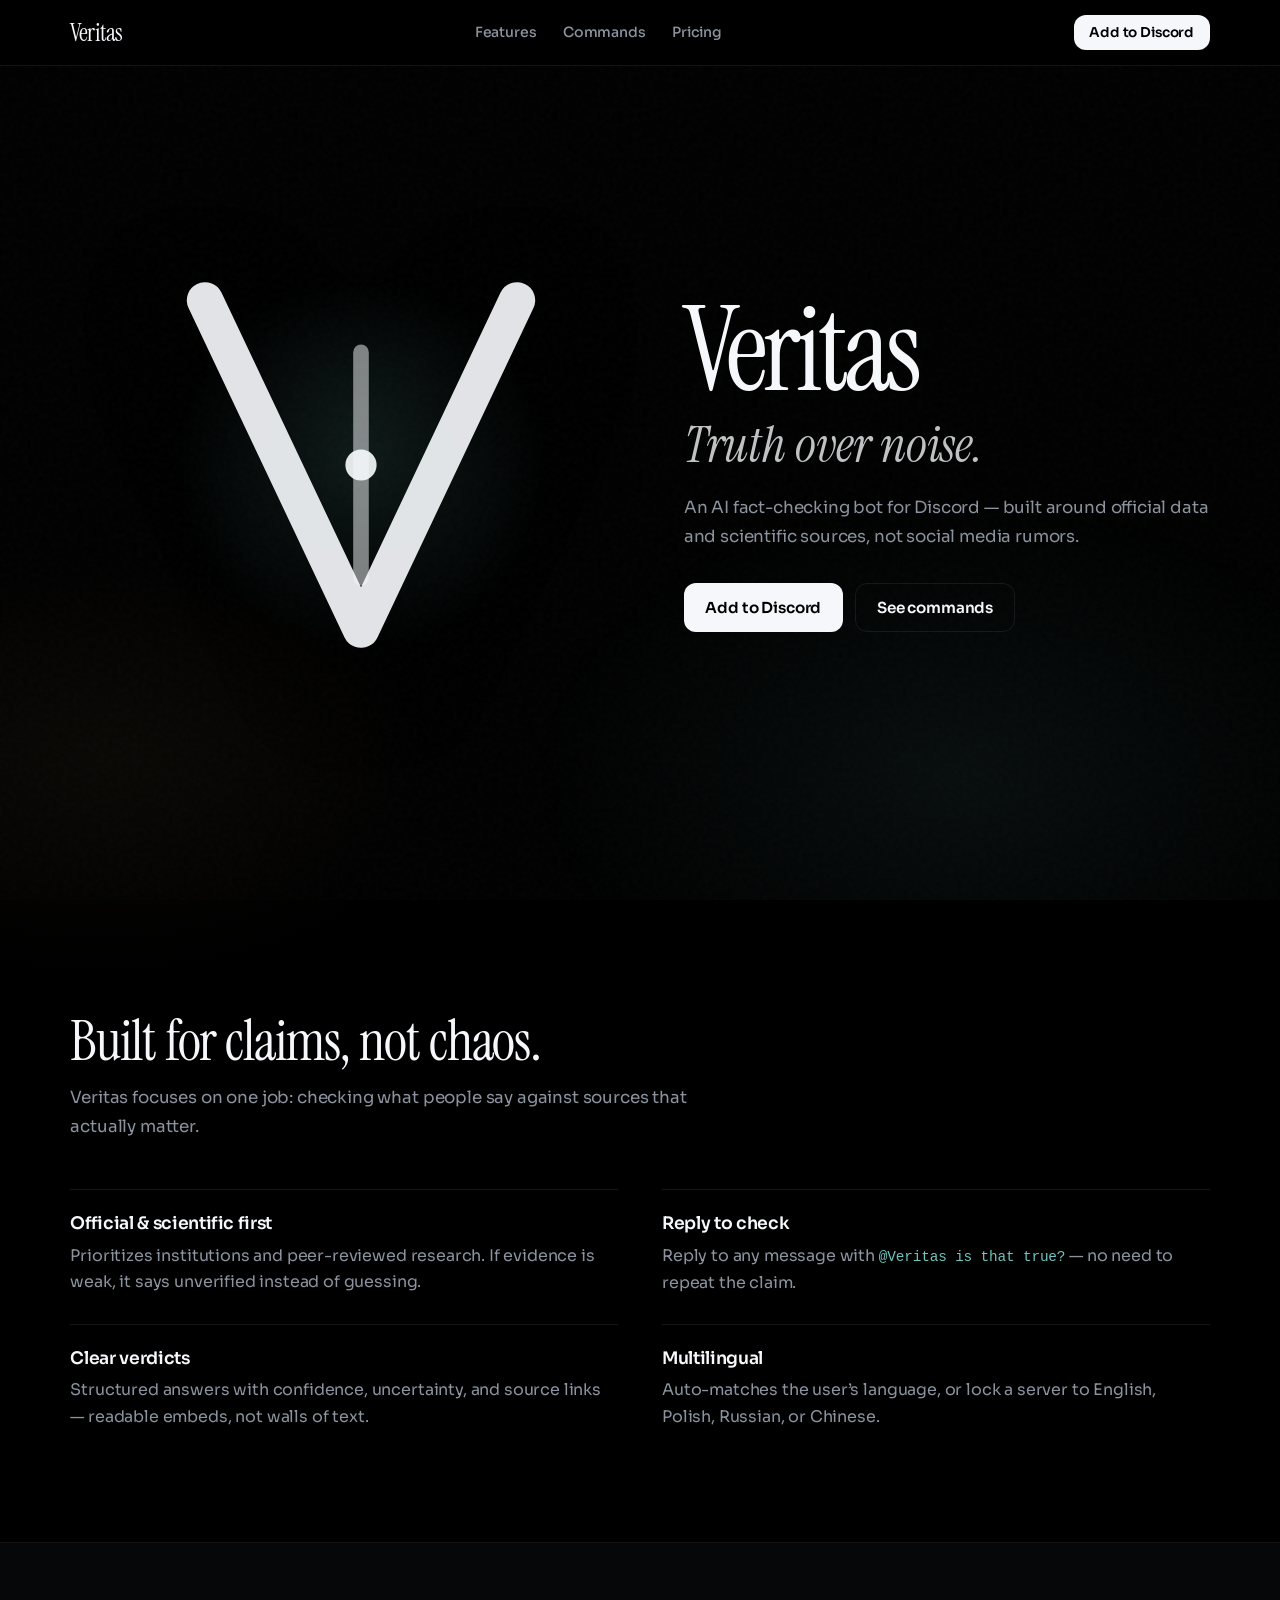
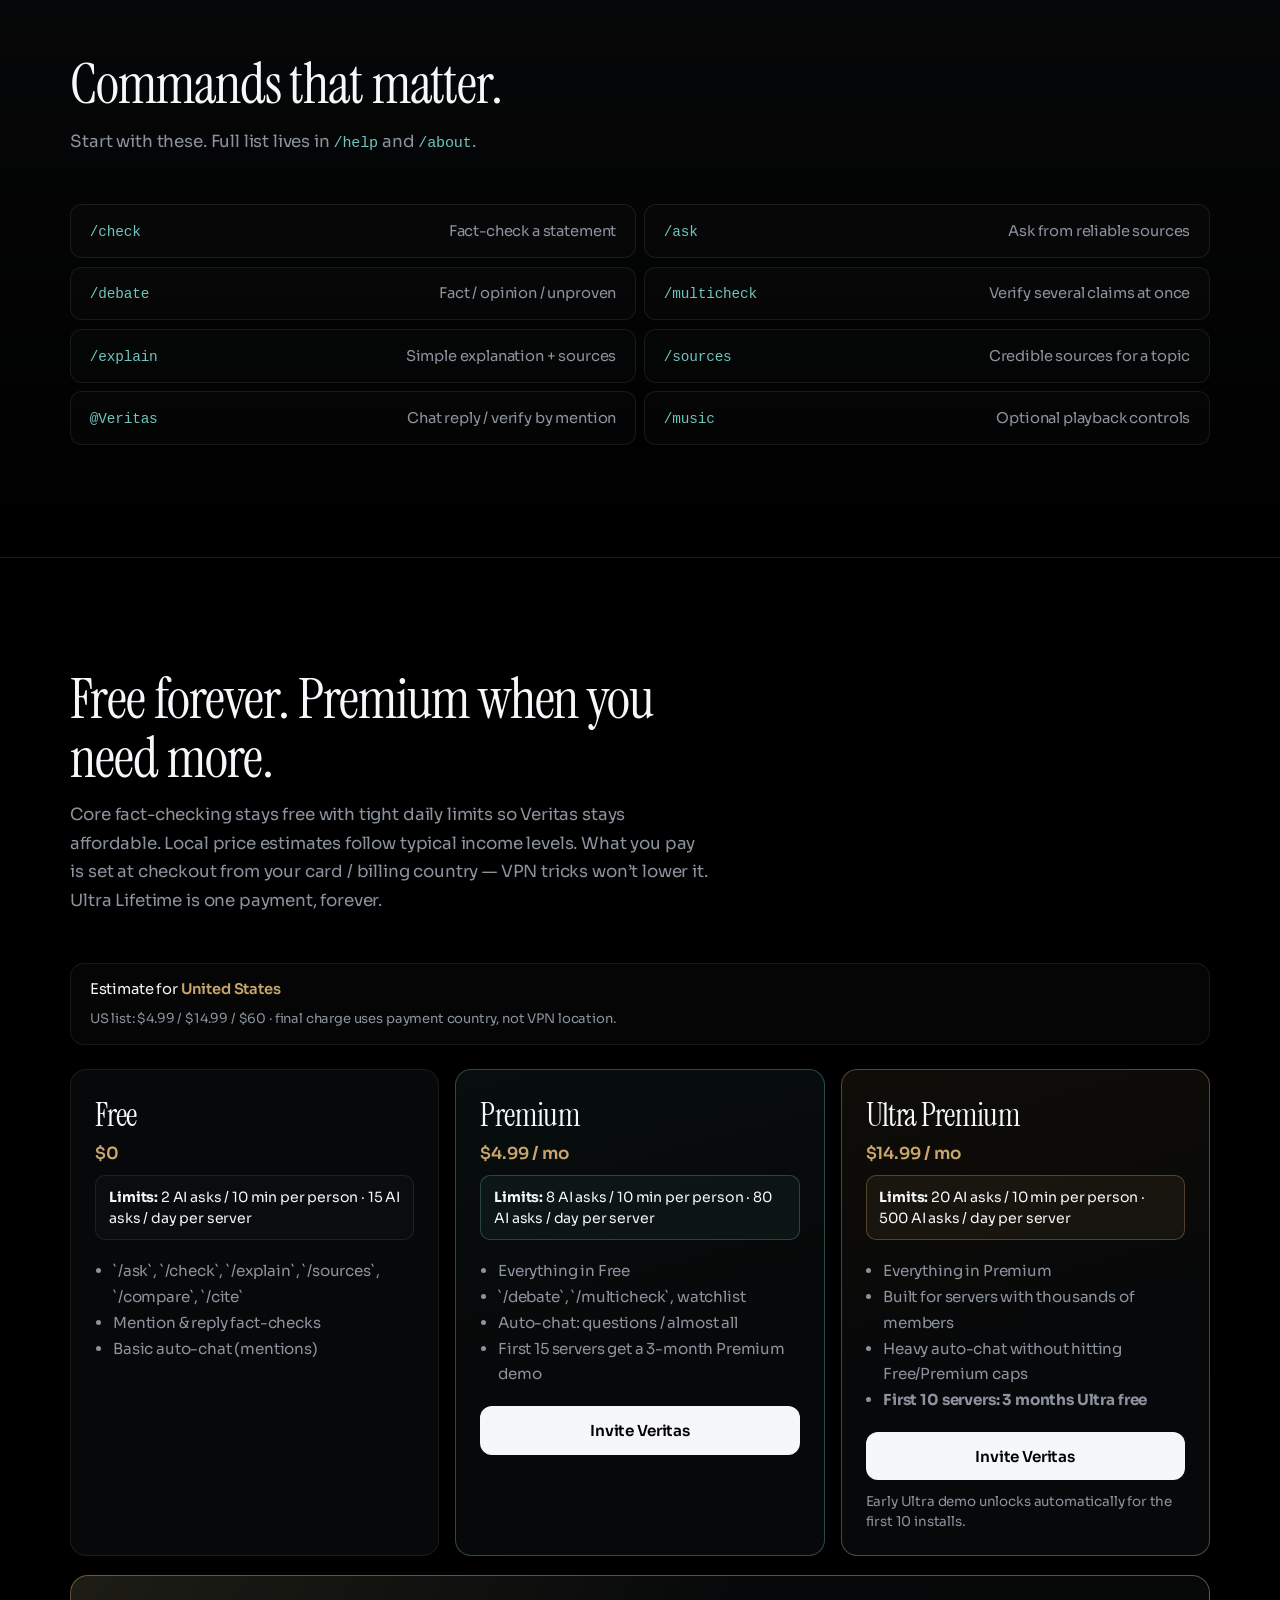
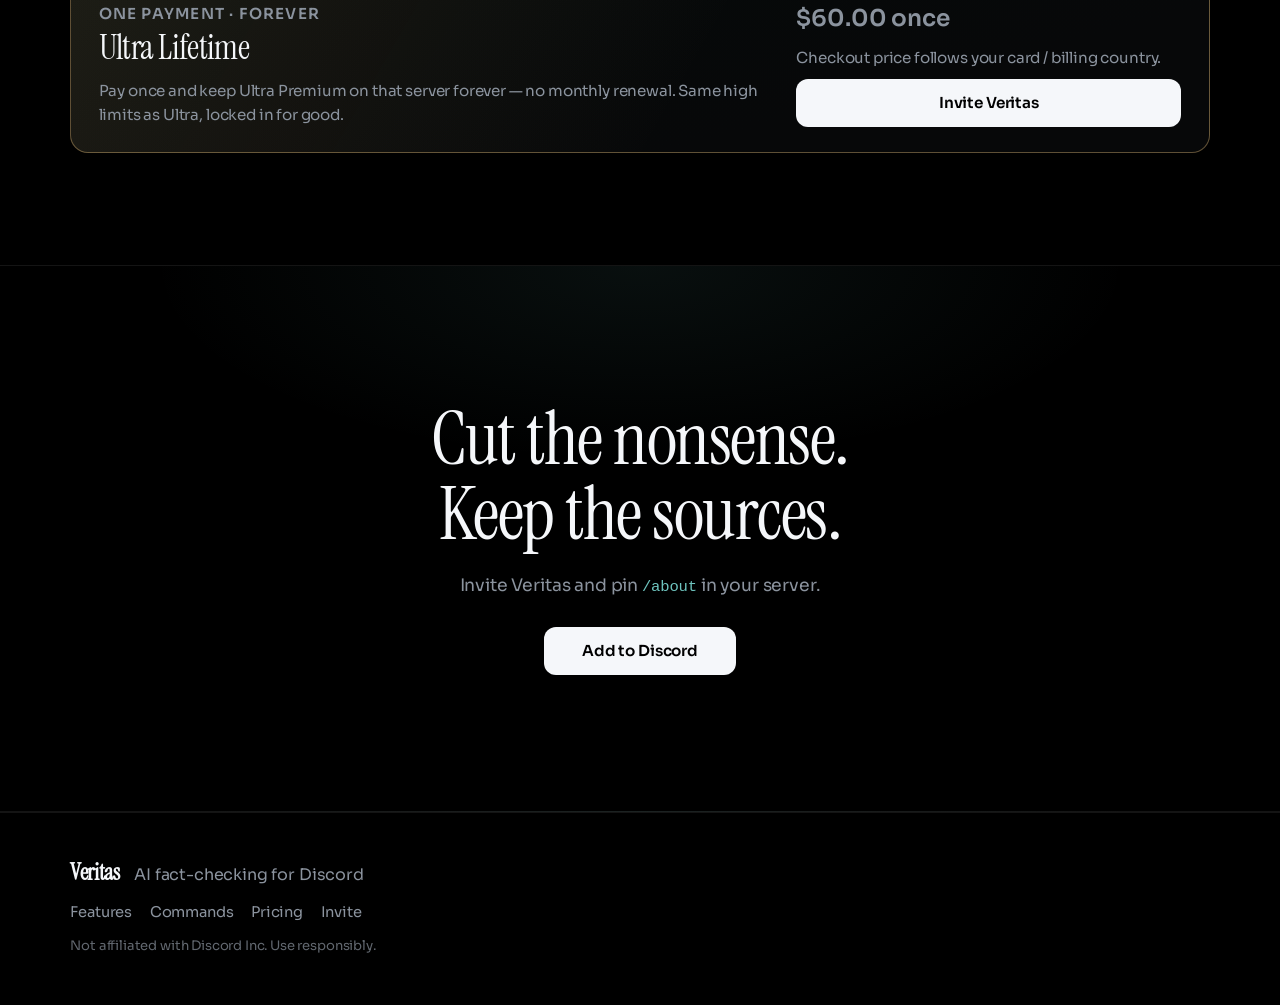
==== docs/index.html @ 3b18a89b "Raise regional Lifetime prices, block VPN country picking, add Ultra early demo. First 10 servers ge" ====
<!DOCTYPE html>
<html lang="en">
  <head>
    <meta charset="UTF-8" />
    <meta name="viewport" content="width=device-width, initial-scale=1" />
    <title>Veritas — AI Fact-Checking for Discord</title>
    <meta
      name="description"
      content="Veritas verifies claims on Discord using official and scientific sources. Ask questions, fact-check messages, and cut through noise."
    />
    <link rel="icon" href="assets/veritas-icon.png" type="image/png" />
    <link rel="preconnect" href="https://fonts.googleapis.com" />
    <link rel="preconnect" href="https://fonts.gstatic.com" crossorigin />
    <link
      href="https://fonts.googleapis.com/css2?family=Instrument+Serif:ital@0;1&family=Sora:wght@400;500;600;700&display=swap"
      rel="stylesheet"
    />
    <meta http-equiv="Cache-Control" content="no-cache, no-store, must-revalidate" />
    <link rel="stylesheet" href="styles.css?v=9" />
  </head>
  <body>
    <div class="noise" aria-hidden="true"></div>

    <header class="nav">
      <a class="nav-brand" href="#top">Veritas</a>
      <nav class="nav-links">
        <a href="#features">Features</a>
        <a href="#commands">Commands</a>
        <a href="#pricing">Pricing</a>
      </nav>
      <a class="btn btn-small" href="#invite">Add to Discord</a>
    </header>

    <main id="top">
      <section class="hero">
        <div class="hero-visual" aria-hidden="true">
          <div class="hero-glow"></div>
          <svg class="hero-mark" viewBox="0 0 600 600" fill="none">
            <path
              d="M120 110 L300 490 L480 110"
              stroke="currentColor"
              stroke-width="42"
              stroke-linecap="round"
              stroke-linejoin="round"
            />
            <path
              d="M300 170 V430"
              stroke="currentColor"
              stroke-width="18"
              stroke-linecap="round"
              opacity="0.55"
            />
            <circle cx="300" cy="300" r="18" fill="currentColor" />
          </svg>
        </div>

        <div class="hero-copy">
          <p class="brand">Veritas</p>
          <h1>Truth over noise.</h1>
          <p class="lede">
            An AI fact-checking bot for Discord — built around official data and
            scientific sources, not social media rumors.
          </p>
          <div class="cta-row">
            <a class="btn" id="invite" href="https://discord.com/api/oauth2/authorize?client_id=1533047923829375056&permissions=36703232&scope=bot%20applications.commands">
              Add to Discord
            </a>
            <a class="btn btn-ghost" href="#commands">See commands</a>
          </div>
        </div>
      </section>

      <section class="section" id="features">
        <div class="section-head reveal">
          <h2>Built for claims, not chaos.</h2>
          <p>
            Veritas focuses on one job: checking what people say against sources
            that actually matter.
          </p>
        </div>

        <div class="feature-list">
          <article class="feature reveal">
            <h3>Official & scientific first</h3>
            <p>
              Prioritizes institutions and peer-reviewed research. If evidence is
              weak, it says unverified instead of guessing.
            </p>
          </article>
          <article class="feature reveal">
            <h3>Reply to check</h3>
            <p>
              Reply to any message with
              <code>@Veritas is that true?</code> — no need to repeat the claim.
            </p>
          </article>
          <article class="feature reveal">
            <h3>Clear verdicts</h3>
            <p>
              Structured answers with confidence, uncertainty, and source links —
              readable embeds, not walls of text.
            </p>
          </article>
          <article class="feature reveal">
            <h3>Multilingual</h3>
            <p>
              Auto-matches the user’s language, or lock a server to English,
              Polish, Russian, or Chinese.
            </p>
          </article>
        </div>
      </section>

      <section class="section section-alt" id="commands">
        <div class="section-head reveal">
          <h2>Commands that matter.</h2>
          <p>Start with these. Full list lives in <code>/help</code> and <code>/about</code>.</p>
        </div>

        <div class="command-grid reveal">
          <div class="command">
            <code>/check</code>
            <span>Fact-check a statement</span>
          </div>
          <div class="command">
            <code>/ask</code>
            <span>Ask from reliable sources</span>
          </div>
          <div class="command">
            <code>/debate</code>
            <span>Fact / opinion / unproven</span>
          </div>
          <div class="command">
            <code>/multicheck</code>
            <span>Verify several claims at once</span>
          </div>
          <div class="command">
            <code>/explain</code>
            <span>Simple explanation + sources</span>
          </div>
          <div class="command">
            <code>/sources</code>
            <span>Credible sources for a topic</span>
          </div>
          <div class="command">
            <code>@Veritas</code>
            <span>Chat reply / verify by mention</span>
          </div>
          <div class="command">
            <code>/music</code>
            <span>Optional playback controls</span>
          </div>
        </div>
      </section>

      <section class="section" id="pricing">
        <div class="section-head reveal">
          <h2>Free forever. Premium when you need more.</h2>
          <p>
            Core fact-checking stays free with tight daily limits so Veritas
            stays affordable. Local price estimates follow typical income levels.
            What you pay is set at checkout from your card / billing country —
            VPN tricks won’t lower it. Ultra Lifetime is one payment, forever.
          </p>
        </div>

        <div class="pricing-region">
          <p class="pricing-region-label">
            Estimate for <strong id="price-region-name">your region</strong>
          </p>
          <p id="price-region-note" class="pricing-region-note">
            US list:
            <span data-price="ref-premium">$4.99</span> /
            <span data-price="ref-ultra">$14.99</span> /
            <span data-price="ref-lifetime">$60</span>
            · final charge uses payment country, not VPN location.
          </p>
        </div>

        <div class="pricing reveal three">
          <div class="plan">
            <h3>Free</h3>
            <p class="price">$0</p>
            <p class="plan-limits">
              <strong>Limits:</strong> 2 AI asks / 10 min per person ·
              15 AI asks / day per server
            </p>
            <ul>
              <li>`/ask`, `/check`, `/explain`, `/sources`, `/compare`, `/cite`</li>
              <li>Mention & reply fact-checks</li>
              <li>Basic auto-chat (mentions)</li>
            </ul>
          </div>
          <div class="plan plan-accent">
            <h3>Premium</h3>
            <p class="price" data-price="premium">$4.99 / mo</p>
            <p class="plan-limits">
              <strong>Limits:</strong> 8 AI asks / 10 min per person ·
              80 AI asks / day per server
            </p>
            <ul>
              <li>Everything in Free</li>
              <li>`/debate`, `/multicheck`, watchlist</li>
              <li>Auto-chat: questions / almost all</li>
              <li>First 15 servers get a 3-month Premium demo</li>
            </ul>
            <a class="btn" href="https://discord.com/api/oauth2/authorize?client_id=1533047923829375056&permissions=36703232&scope=bot%20applications.commands">
              Invite Veritas
            </a>
          </div>
          <div class="plan plan-ultra">
            <h3>Ultra Premium</h3>
            <p class="price" data-price="ultra">$14.99 / mo</p>
            <p class="plan-limits">
              <strong>Limits:</strong> 20 AI asks / 10 min per person ·
              500 AI asks / day per server
            </p>
            <ul>
              <li>Everything in Premium</li>
              <li>Built for servers with thousands of members</li>
              <li>Heavy auto-chat without hitting Free/Premium caps</li>
              <li><strong>First 10 servers: 3 months Ultra free</strong></li>
            </ul>
            <a class="btn" href="https://discord.com/api/oauth2/authorize?client_id=1533047923829375056&permissions=36703232&scope=bot%20applications.commands">
              Invite Veritas
            </a>
            <p class="plan-note">Early Ultra demo unlocks automatically for the first 10 installs.</p>
          </div>
        </div>

        <div class="lifetime-band">
          <div>
            <p class="lifetime-kicker">One payment · forever</p>
            <h3>Ultra Lifetime</h3>
            <p>
              Pay once and keep Ultra Premium on that server forever — no monthly
              renewal. Same high limits as Ultra, locked in for good.
            </p>
          </div>
          <div class="lifetime-price-block">
            <p class="price lifetime-price" data-price="lifetime">$60 once</p>
            <p class="plan-note">Checkout price follows your card / billing country.</p>
            <a class="btn" href="https://discord.com/api/oauth2/authorize?client_id=1533047923829375056&permissions=36703232&scope=bot%20applications.commands">
              Invite Veritas
            </a>
          </div>
        </div>
      </section>

      <section class="section cta-band reveal">
        <h2>Cut the nonsense. Keep the sources.</h2>
        <p>Invite Veritas and pin <code>/about</code> in your server.</p>
        <a
          class="btn"
          href="https://discord.com/api/oauth2/authorize?client_id=1533047923829375056&permissions=36703232&scope=bot%20applications.commands"
        >
          Add to Discord
        </a>
      </section>
    </main>

    <footer class="footer">
      <div>
        <strong>Veritas</strong>
        <span>AI fact-checking for Discord</span>
      </div>
      <div class="footer-links">
        <a href="#features">Features</a>
        <a href="#commands">Commands</a>
        <a href="#pricing">Pricing</a>
        <a href="https://discord.com/api/oauth2/authorize?client_id=1533047923829375056&permissions=36703232&scope=bot%20applications.commands">Invite</a>
      </div>
      <p class="fineprint">Not affiliated with Discord Inc. Use responsibly.</p>
    </footer>

    <script src="script.js?v=6"></script>
  </body>
</html>
---- docs/styles.css ----
:root {
  --bg: #000000;
  --bg-elevated: #070809;
  --bg-soft: #0c0e10;
  --ink: #f5f7fa;
  --muted: #8b939e;
  --line: rgba(255, 255, 255, 0.08);
  --accent: #6ec4be;
  --accent-2: #c9a66b;
  --font-display: "Instrument Serif", Georgia, serif;
  --font-body: "Sora", "Segoe UI", sans-serif;
  --nav-h: 4.1rem;
  --radius: 12px;
}

* {
  box-sizing: border-box;
}

html {
  scroll-behavior: smooth;
  scroll-padding-top: calc(var(--nav-h) + 0.75rem);
  color-scheme: dark;
}

body {
  margin: 0;
  padding-top: var(--nav-h);
  color: var(--ink);
  font-family: var(--font-body);
  font-weight: 400;
  letter-spacing: -0.01em;
  background:
    radial-gradient(900px 480px at 78% -8%, rgba(110, 196, 190, 0.09), transparent 58%),
    radial-gradient(700px 420px at 8% 18%, rgba(201, 166, 107, 0.05), transparent 52%),
    #000000;
  min-height: 100vh;
}

.noise {
  pointer-events: none;
  position: fixed;
  inset: 0;
  opacity: 0.025;
  background-image: url("data:image/svg+xml,%3Csvg viewBox='0 0 200 200' xmlns='http://www.w3.org/2000/svg'%3E%3Cfilter id='n'%3E%3CfeTurbulence type='fractalNoise' baseFrequency='0.9' numOctaves='3' stitchTiles='stitch'/%3E%3C/filter%3E%3Crect width='100%25' height='100%25' filter='url(%23n)'/%3E%3C/svg%3E");
  z-index: -1;
}

a {
  color: inherit;
  text-decoration: none;
}

code {
  font-family: ui-monospace, "Cascadia Code", Consolas, monospace;
  font-size: 0.9em;
  color: var(--accent);
}

.nav {
  position: fixed;
  top: 0;
  left: 0;
  right: 0;
  height: var(--nav-h);
  display: flex;
  align-items: center;
  justify-content: space-between;
  gap: 0.75rem;
  padding: 0 5.5vw;
  border-bottom: 1px solid var(--line);
  background: rgba(0, 0, 0, 0.82);
  backdrop-filter: blur(16px) saturate(1.1);
  z-index: 1000;
  isolation: isolate;
}

.nav-brand {
  font-family: var(--font-display);
  font-size: 1.55rem;
  letter-spacing: -0.02em;
  flex-shrink: 0;
  position: relative;
  z-index: 1;
}

.nav-links {
  display: flex;
  gap: 0.15rem;
  color: var(--muted);
  font-size: 0.88rem;
  font-weight: 500;
  position: relative;
  z-index: 1;
}

.nav-links a {
  padding: 0.5rem 0.75rem;
  border-radius: 999px;
  transition: color 0.2s ease, background 0.2s ease;
}

.nav-links a:hover,
.nav-links a:focus-visible {
  color: var(--ink);
  background: rgba(255, 255, 255, 0.05);
  outline: none;
}

.nav > .btn {
  position: relative;
  z-index: 1;
  flex-shrink: 0;
}

.btn {
  display: inline-flex;
  align-items: center;
  justify-content: center;
  padding: 0.85rem 1.3rem;
  border-radius: var(--radius);
  background: var(--ink);
  color: #000;
  font-weight: 600;
  font-size: 0.95rem;
  letter-spacing: -0.01em;
  border: 1px solid transparent;
  transition: transform 0.2s ease, background 0.2s ease, color 0.2s ease, border-color 0.2s ease;
}

.btn:hover {
  transform: translateY(-1px);
  background: var(--accent);
  color: #000;
}

.btn-ghost {
  background: transparent;
  color: var(--ink);
  border-color: var(--line);
}

.btn-ghost:hover {
  background: rgba(255, 255, 255, 0.04);
  border-color: rgba(255, 255, 255, 0.18);
  color: var(--ink);
}

.btn-small {
  padding: 0.5rem 0.9rem;
  font-size: 0.85rem;
}

.hero {
  min-height: calc(100vh - var(--nav-h));
  display: grid;
  grid-template-columns: 1.05fr 0.95fr;
  align-items: center;
  gap: 2rem;
  padding: 6vh 5.5vw 10vh;
  overflow: hidden;
  position: relative;
}

.hero::before {
  content: "";
  position: absolute;
  inset: auto -10% -20% 40%;
  height: 70%;
  background: radial-gradient(ellipse at center, rgba(110, 196, 190, 0.07), transparent 68%);
  pointer-events: none;
}

.hero-copy {
  max-width: 640px;
  position: relative;
  animation: rise 0.9s ease both;
}

.brand {
  margin: 0 0 0.65rem;
  font-family: var(--font-display);
  font-size: clamp(4.2rem, 10vw, 7.4rem);
  line-height: 0.88;
  letter-spacing: -0.04em;
}

.hero h1 {
  margin: 0 0 1.1rem;
  font-family: var(--font-display);
  font-weight: 400;
  font-style: italic;
  font-size: clamp(1.85rem, 4vw, 3.1rem);
  color: rgba(245, 247, 250, 0.78);
}

.lede {
  margin: 0 0 2rem;
  color: var(--muted);
  font-size: 1.05rem;
  line-height: 1.7;
  max-width: 34rem;
  font-weight: 400;
}

.cta-row {
  display: flex;
  flex-wrap: wrap;
  gap: 0.75rem;
}

.hero-visual {
  position: relative;
  height: min(72vh, 640px);
  display: grid;
  place-items: center;
  animation: fade 1.2s ease both;
  pointer-events: none;
}

.hero-glow {
  position: absolute;
  width: 62%;
  height: 62%;
  border-radius: 50%;
  background: radial-gradient(circle, rgba(110, 196, 190, 0.16), transparent 70%);
  filter: blur(8px);
  animation: pulse 7s ease-in-out infinite;
}

.hero-mark {
  width: min(100%, 520px);
  color: rgba(245, 247, 250, 0.92);
  filter: drop-shadow(0 24px 48px rgba(0, 0, 0, 0.7));
  animation: drift 9s ease-in-out infinite;
}

.section {
  padding: 7rem 5.5vw;
}

.section-alt {
  background: linear-gradient(180deg, rgba(7, 8, 9, 0.95), rgba(0, 0, 0, 0.4));
  border-block: 1px solid var(--line);
}

.section-head {
  max-width: 640px;
  margin-bottom: 3rem;
}

.section-head h2,
.cta-band h2 {
  margin: 0 0 0.85rem;
  font-family: var(--font-display);
  font-weight: 400;
  font-size: clamp(2.15rem, 4.4vw, 3.5rem);
  line-height: 1.05;
  letter-spacing: -0.02em;
}

.section-head p,
.cta-band p {
  margin: 0;
  color: var(--muted);
  line-height: 1.7;
  font-size: 1.05rem;
}

.feature-list {
  display: grid;
  grid-template-columns: repeat(2, minmax(0, 1fr));
  gap: 1.75rem 2.75rem;
}

.feature {
  padding-top: 1.35rem;
  border-top: 1px solid var(--line);
}

.feature h3 {
  margin: 0 0 0.55rem;
  font-size: 1.08rem;
  font-weight: 600;
  letter-spacing: -0.02em;
}

.feature p {
  margin: 0;
  color: var(--muted);
  line-height: 1.65;
}

.command-grid {
  display: grid;
  grid-template-columns: repeat(2, minmax(0, 1fr));
  gap: 0.55rem;
}

.command {
  display: flex;
  align-items: baseline;
  justify-content: space-between;
  gap: 1rem;
  padding: 1.05rem 1.15rem;
  border: 1px solid var(--line);
  border-radius: var(--radius);
  background: rgba(255, 255, 255, 0.015);
  transition: border-color 0.2s ease, background 0.2s ease;
}

.command:hover {
  border-color: rgba(110, 196, 190, 0.28);
  background: rgba(110, 196, 190, 0.04);
}

.command span {
  color: var(--muted);
  text-align: right;
  font-size: 0.92rem;
}

.pricing {
  display: grid;
  grid-template-columns: repeat(2, minmax(0, 1fr));
  gap: 1rem;
}

.pricing.three {
  grid-template-columns: repeat(3, minmax(0, 1fr));
}

.plan {
  padding: 1.5rem;
  border: 1px solid var(--line);
  border-radius: calc(var(--radius) + 4px);
  background: var(--bg-elevated);
}

.plan-accent {
  border-color: rgba(110, 196, 190, 0.35);
  background: linear-gradient(165deg, rgba(110, 196, 190, 0.07), #070809 55%);
}

.plan-ultra {
  border-color: rgba(201, 166, 107, 0.4);
  background: linear-gradient(165deg, rgba(201, 166, 107, 0.08), #070809 55%);
}

.plan h3 {
  margin: 0;
  font-family: var(--font-display);
  font-size: 2rem;
  font-weight: 400;
  letter-spacing: -0.02em;
}

.price {
  margin: 0.45rem 0 0.7rem;
  color: var(--accent-2);
  font-weight: 600;
  font-size: 1.05rem;
}

.plan-limits {
  margin: 0 0 1.1rem;
  padding: 0.7rem 0.8rem;
  border: 1px solid var(--line);
  border-radius: 10px;
  background: rgba(255, 255, 255, 0.02);
  color: var(--ink);
  font-size: 0.88rem;
  line-height: 1.45;
}

.plan-accent .plan-limits {
  border-color: rgba(110, 196, 190, 0.28);
  background: rgba(110, 196, 190, 0.06);
}

.plan-ultra .plan-limits {
  border-color: rgba(201, 166, 107, 0.32);
  background: rgba(201, 166, 107, 0.07);
}

.plan ul {
  margin: 0;
  padding-left: 1.1rem;
  color: var(--muted);
  line-height: 1.7;
  font-size: 0.95rem;
}

.plan .btn {
  margin-top: 1.2rem;
  width: 100%;
}

.plan-note {
  margin: 0.75rem 0 0;
  color: var(--muted);
  font-size: 0.84rem;
  line-height: 1.45;
}

.pricing-region {
  display: flex;
  flex-wrap: wrap;
  align-items: center;
  gap: 0.65rem 1rem;
  margin: 0 0 1.5rem;
  padding: 1rem 1.15rem;
  border: 1px solid var(--line);
  border-radius: calc(var(--radius) + 2px);
  background: rgba(255, 255, 255, 0.02);
}

.pricing-region-label {
  margin: 0;
  font-size: 0.92rem;
  color: var(--ink);
}

.pricing-region-label strong {
  color: var(--accent-2);
  font-weight: 600;
}

.pricing-region-note {
  flex: 1 1 100%;
  margin: 0;
  color: var(--muted);
  font-size: 0.82rem;
  line-height: 1.45;
}

.lifetime-band {
  display: grid;
  grid-template-columns: 1.4fr 0.8fr;
  gap: 1.5rem;
  align-items: center;
  margin-top: 1.15rem;
  padding: 1.6rem 1.7rem;
  border: 1px solid rgba(201, 166, 107, 0.45);
  border-radius: calc(var(--radius) + 6px);
  background:
    linear-gradient(120deg, rgba(201, 166, 107, 0.12), transparent 55%),
    linear-gradient(165deg, rgba(110, 196, 190, 0.05), #070809 70%);
}

.lifetime-kicker {
  margin: 0 0 0.35rem;
  color: var(--accent-2);
  font-size: 0.78rem;
  font-weight: 600;
  letter-spacing: 0.08em;
  text-transform: uppercase;
}

.lifetime-band h3 {
  margin: 0 0 0.55rem;
  font-family: var(--font-display);
  font-size: 2.15rem;
  font-weight: 400;
  letter-spacing: -0.02em;
}

.lifetime-band p {
  margin: 0;
  color: var(--muted);
  line-height: 1.55;
  font-size: 0.95rem;
}

.lifetime-price-block {
  display: grid;
  gap: 0.55rem;
  justify-items: stretch;
  text-align: left;
}

.lifetime-price {
  margin: 0 !important;
  font-size: 1.45rem !important;
  color: var(--accent-2);
}

.cta-band {
  text-align: center;
  display: grid;
  justify-items: center;
  gap: 1.15rem;
  padding-block: 8.5rem;
  position: relative;
  background:
    radial-gradient(700px 280px at 50% 0%, rgba(110, 196, 190, 0.08), transparent 70%),
    #000000;
  border-block: 1px solid var(--line);
}

.cta-band h2 {
  max-width: 16ch;
  margin: 0;
  font-size: clamp(2.6rem, 6vw, 4.6rem);
  line-height: 1.02;
}

.cta-band p {
  max-width: 34rem;
  font-size: 1.08rem;
}

.cta-band .btn {
  margin-top: 0.5rem;
  min-width: 12rem;
}

.footer {
  padding: 2.75rem 5.5vw 3.25rem;
  border-top: 1px solid var(--line);
  display: grid;
  gap: 1rem;
  color: var(--muted);
  background: #000;
}

.footer strong {
  color: var(--ink);
  font-family: var(--font-display);
  font-size: 1.45rem;
  margin-right: 0.7rem;
  letter-spacing: -0.02em;
}

.footer-links {
  display: flex;
  flex-wrap: wrap;
  gap: 1.1rem;
  font-size: 0.92rem;
}

.footer-links a:hover {
  color: var(--ink);
}

.fineprint {
  margin: 0;
  font-size: 0.82rem;
  opacity: 0.7;
}

.reveal {
  opacity: 1;
  transform: none;
}

@media (prefers-reduced-motion: no-preference) {
  .reveal {
    opacity: 0;
    transform: translateY(16px);
    transition: opacity 0.65s ease, transform 0.65s ease;
  }

  .reveal.visible {
    opacity: 1;
    transform: none;
  }
}

@keyframes rise {
  from {
    opacity: 0;
    transform: translateY(20px);
  }
  to {
    opacity: 1;
    transform: none;
  }
}

@keyframes fade {
  from {
    opacity: 0;
  }
  to {
    opacity: 1;
  }
}

@keyframes drift {
  0%,
  100% {
    transform: translateY(0) scale(1);
  }
  50% {
    transform: translateY(-10px) scale(1.015);
  }
}

@keyframes pulse {
  0%,
  100% {
    opacity: 0.55;
    transform: scale(1);
  }
  50% {
    opacity: 0.9;
    transform: scale(1.06);
  }
}

@media (max-width: 980px) {
  .pricing.three {
    grid-template-columns: 1fr;
  }

  .lifetime-band {
    grid-template-columns: 1fr;
  }
}

@media (max-width: 900px) {
  :root {
    --nav-h: 3.7rem;
  }

  .nav {
    padding: 0 4vw;
    gap: 0.4rem;
  }

  .nav-brand {
    font-size: 1.3rem;
  }

  .nav-links {
    display: flex;
    gap: 0;
    font-size: 0.78rem;
  }

  .nav-links a {
    padding: 0.35rem 0.45rem;
  }

  .nav > .btn-small {
    padding: 0.4rem 0.65rem;
    font-size: 0.76rem;
  }

  .hero {
    grid-template-columns: 1fr;
    min-height: auto;
    padding-top: 2.5rem;
  }

  .hero-visual {
    order: -1;
    height: 38vh;
  }

  .feature-list,
  .command-grid,
  .pricing,
  .pricing.three {
    grid-template-columns: 1fr;
  }

  .command {
    flex-direction: column;
    align-items: flex-start;
  }

  .command span {
    text-align: left;
  }

  .cta-band {
    padding-block: 5.5rem;
  }
}

@media (max-width: 520px) {
  .nav > .btn-small {
    display: none;
  }
}
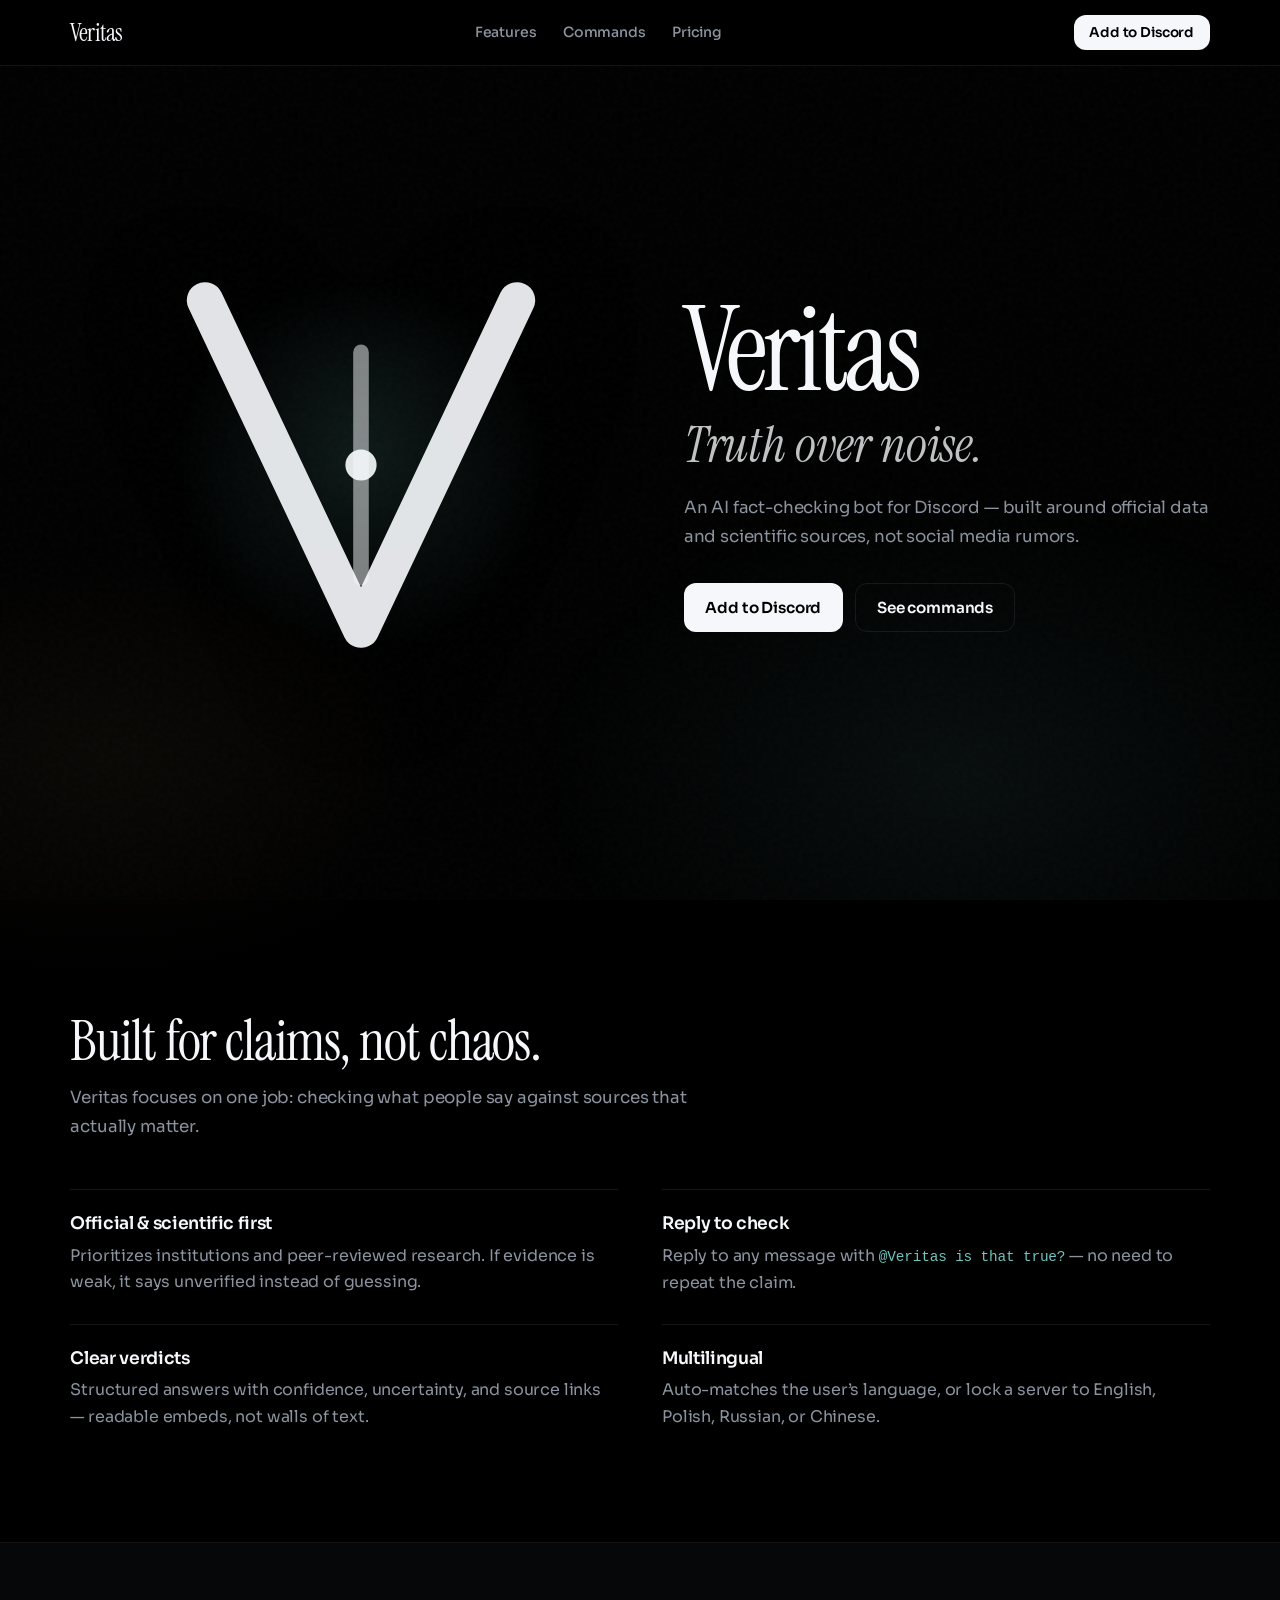
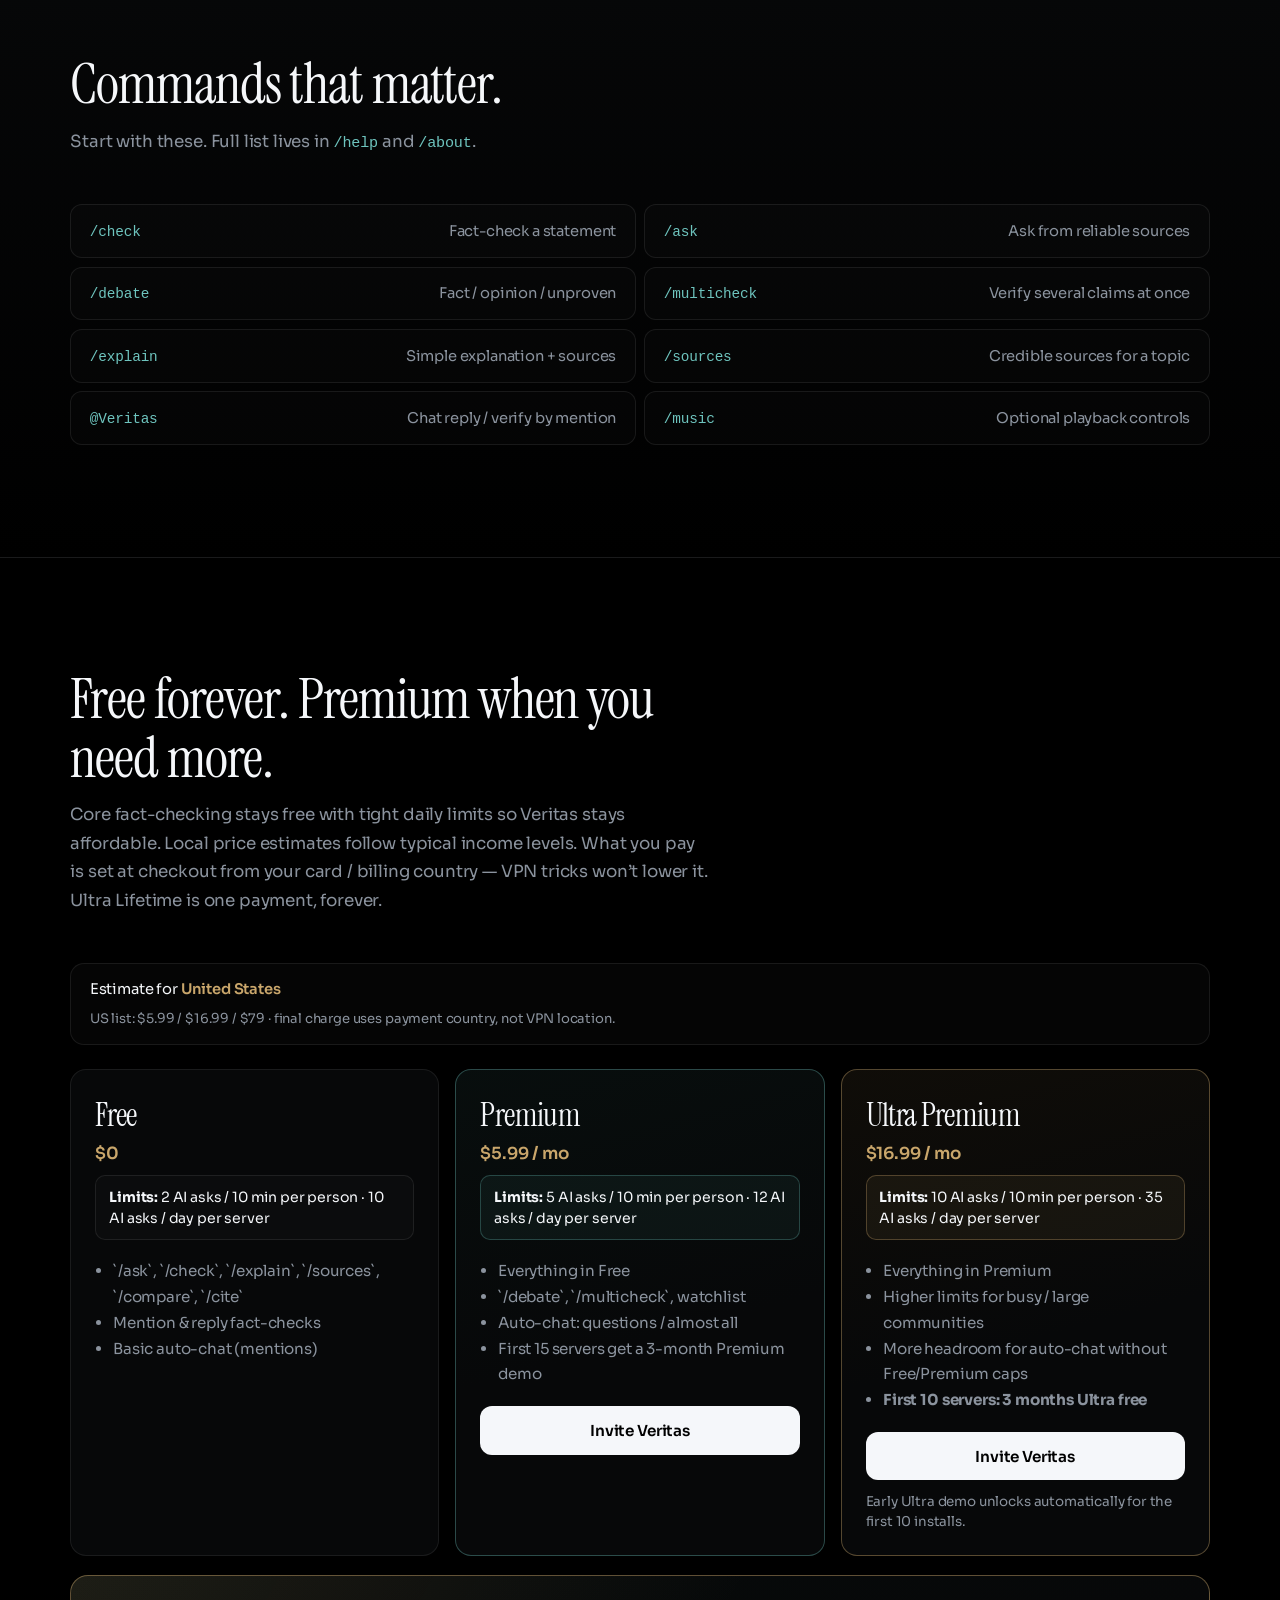
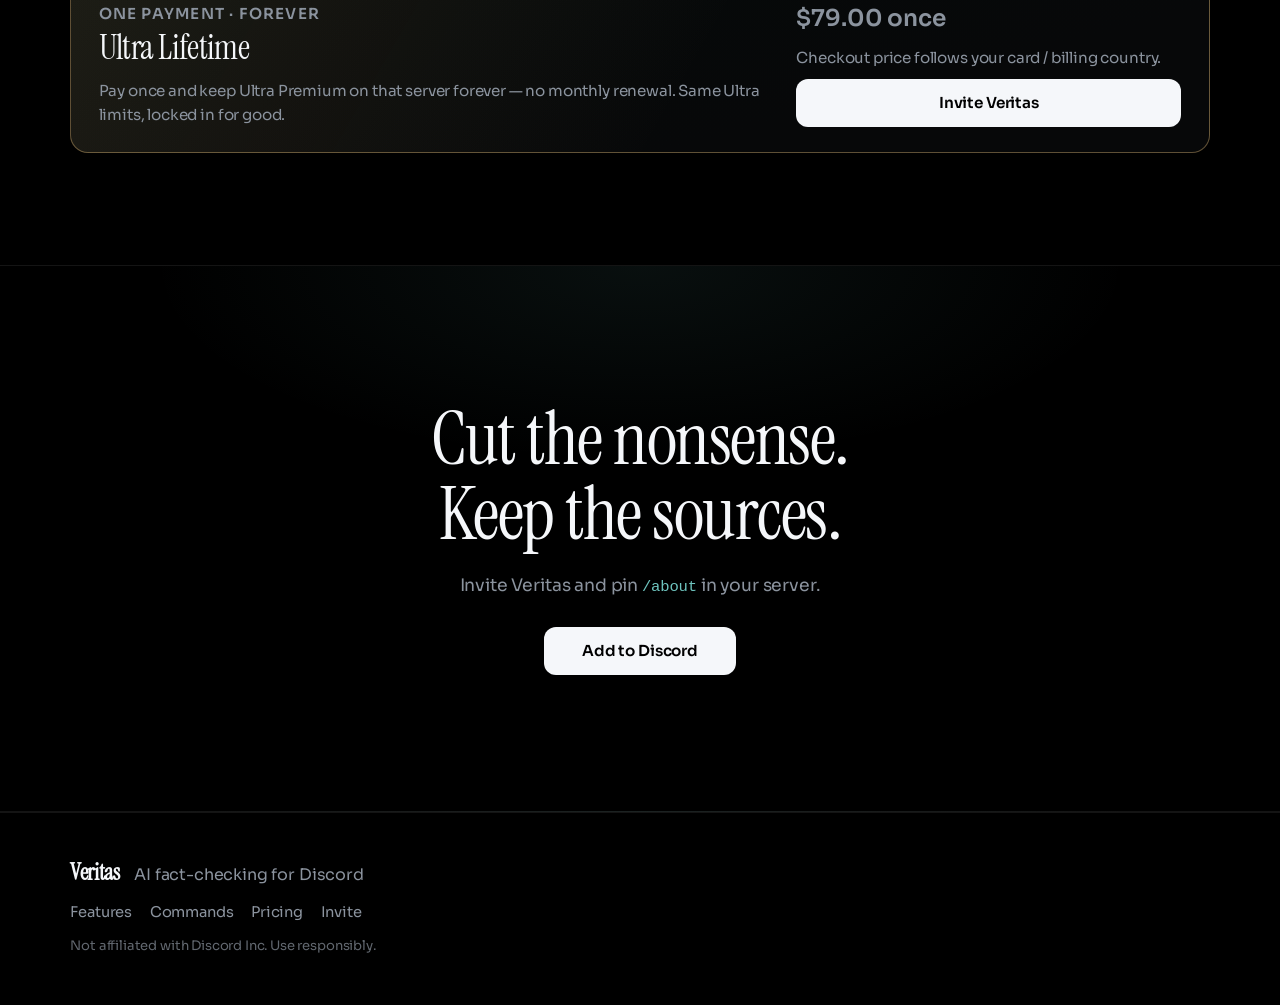
==== commit 90ca8567: "Tune limits and prices so paid plans stay modestly profitable at max use. Co-authored-by: Cursor <cu" ====
--- a/docs/index.html
+++ b/docs/index.html
@@ -170,9 +170,9 @@
           </p>
           <p id="price-region-note" class="pricing-region-note">
             US list:
-            <span data-price="ref-premium">$4.99</span> /
-            <span data-price="ref-ultra">$14.99</span> /
-            <span data-price="ref-lifetime">$60</span>
+            <span data-price="ref-premium">$5.99</span> /
+            <span data-price="ref-ultra">$16.99</span> /
+            <span data-price="ref-lifetime">$79</span>
             · final charge uses payment country, not VPN location.
           </p>
         </div>
@@ -183,7 +183,7 @@
             <p class="price">$0</p>
             <p class="plan-limits">
               <strong>Limits:</strong> 2 AI asks / 10 min per person ·
-              15 AI asks / day per server
+              10 AI asks / day per server
             </p>
             <ul>
               <li>`/ask`, `/check`, `/explain`, `/sources`, `/compare`, `/cite`</li>
@@ -193,10 +193,10 @@
           </div>
           <div class="plan plan-accent">
             <h3>Premium</h3>
-            <p class="price" data-price="premium">$4.99 / mo</p>
+            <p class="price" data-price="premium">$5.99 / mo</p>
             <p class="plan-limits">
-              <strong>Limits:</strong> 8 AI asks / 10 min per person ·
-              80 AI asks / day per server
+              <strong>Limits:</strong> 5 AI asks / 10 min per person ·
+              12 AI asks / day per server
             </p>
             <ul>
               <li>Everything in Free</li>
@@ -210,15 +210,15 @@
           </div>
           <div class="plan plan-ultra">
             <h3>Ultra Premium</h3>
-            <p class="price" data-price="ultra">$14.99 / mo</p>
+            <p class="price" data-price="ultra">$16.99 / mo</p>
             <p class="plan-limits">
-              <strong>Limits:</strong> 20 AI asks / 10 min per person ·
-              500 AI asks / day per server
+              <strong>Limits:</strong> 10 AI asks / 10 min per person ·
+              35 AI asks / day per server
             </p>
             <ul>
               <li>Everything in Premium</li>
-              <li>Built for servers with thousands of members</li>
-              <li>Heavy auto-chat without hitting Free/Premium caps</li>
+              <li>Higher limits for busy / large communities</li>
+              <li>More headroom for auto-chat without Free/Premium caps</li>
               <li><strong>First 10 servers: 3 months Ultra free</strong></li>
             </ul>
             <a class="btn" href="https://discord.com/api/oauth2/authorize?client_id=1533047923829375056&permissions=36703232&scope=bot%20applications.commands">
@@ -234,11 +234,11 @@
             <h3>Ultra Lifetime</h3>
             <p>
               Pay once and keep Ultra Premium on that server forever — no monthly
-              renewal. Same high limits as Ultra, locked in for good.
+              renewal. Same Ultra limits, locked in for good.
             </p>
           </div>
           <div class="lifetime-price-block">
-            <p class="price lifetime-price" data-price="lifetime">$60 once</p>
+            <p class="price lifetime-price" data-price="lifetime">$79 once</p>
             <p class="plan-note">Checkout price follows your card / billing country.</p>
             <a class="btn" href="https://discord.com/api/oauth2/authorize?client_id=1533047923829375056&permissions=36703232&scope=bot%20applications.commands">
               Invite Veritas
@@ -273,6 +273,6 @@
       <p class="fineprint">Not affiliated with Discord Inc. Use responsibly.</p>
     </footer>
 
-    <script src="script.js?v=6"></script>
+    <script src="script.js?v=7"></script>
   </body>
 </html>
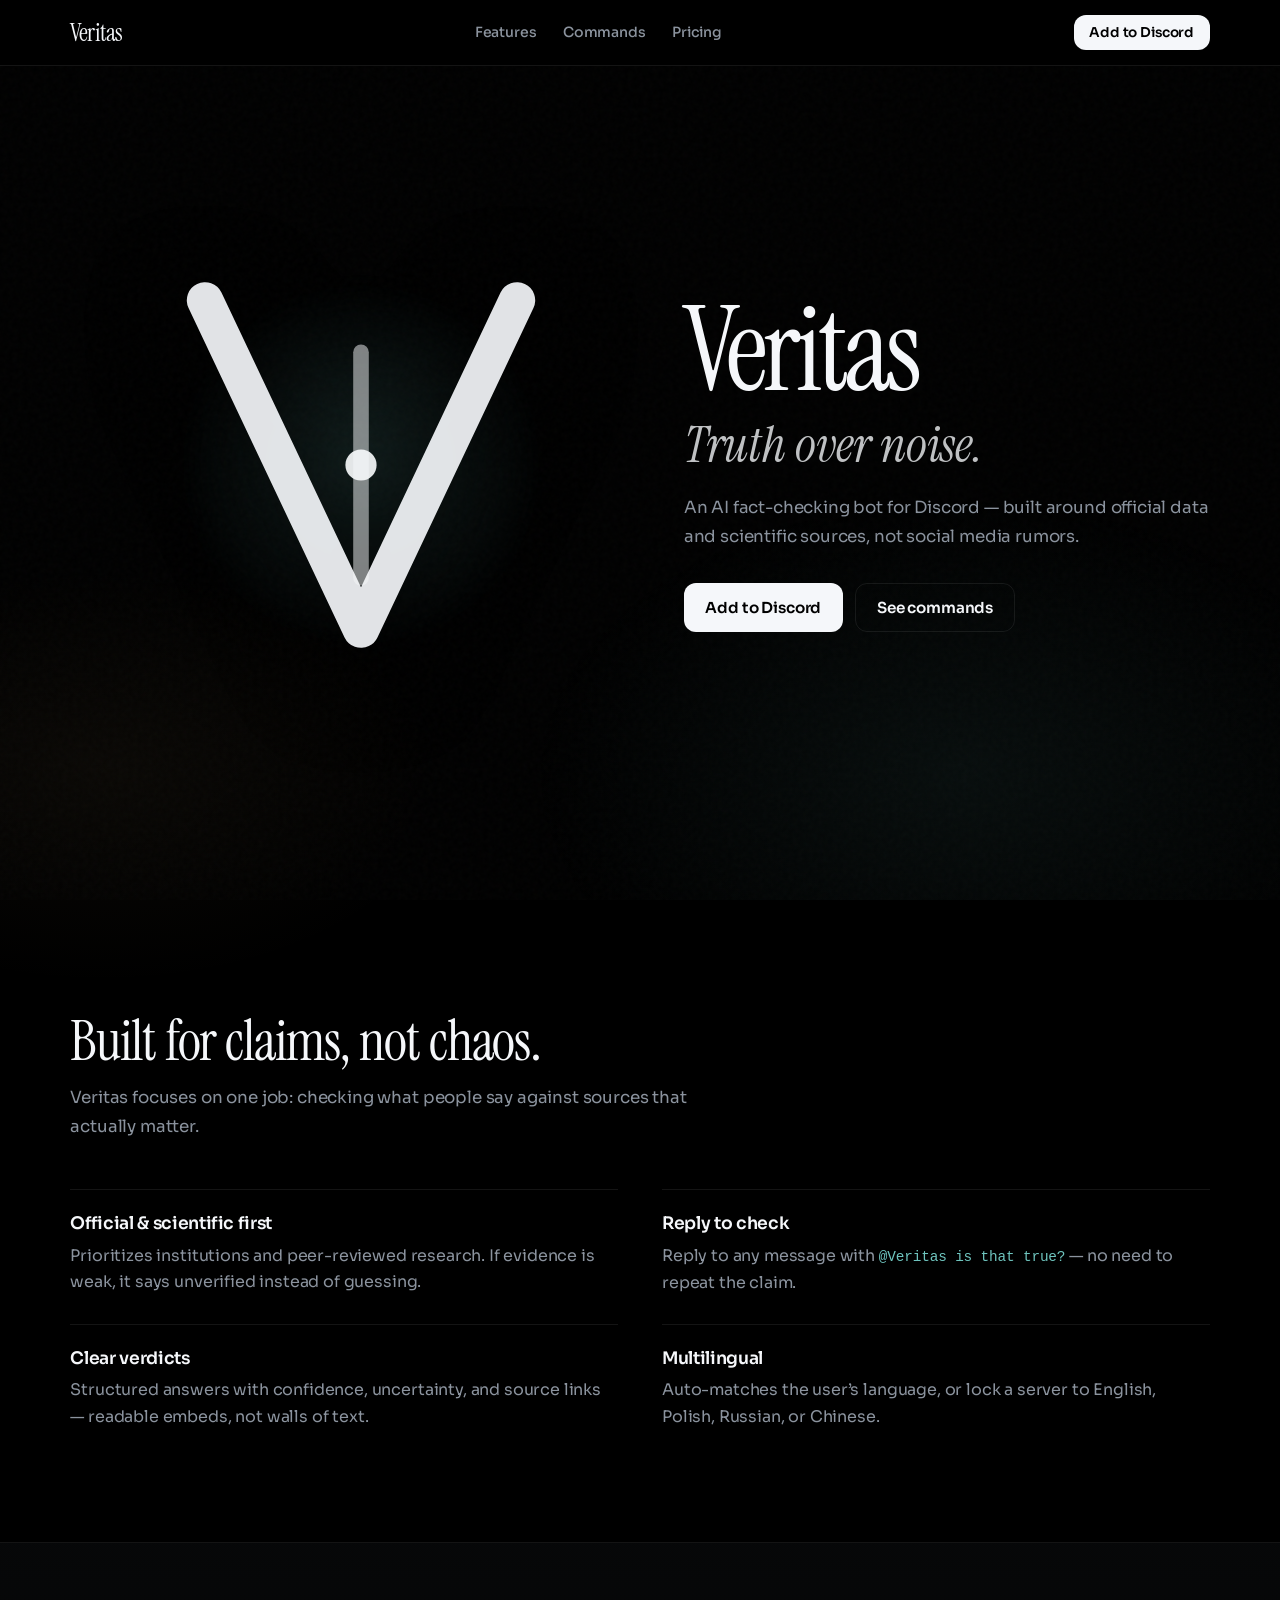
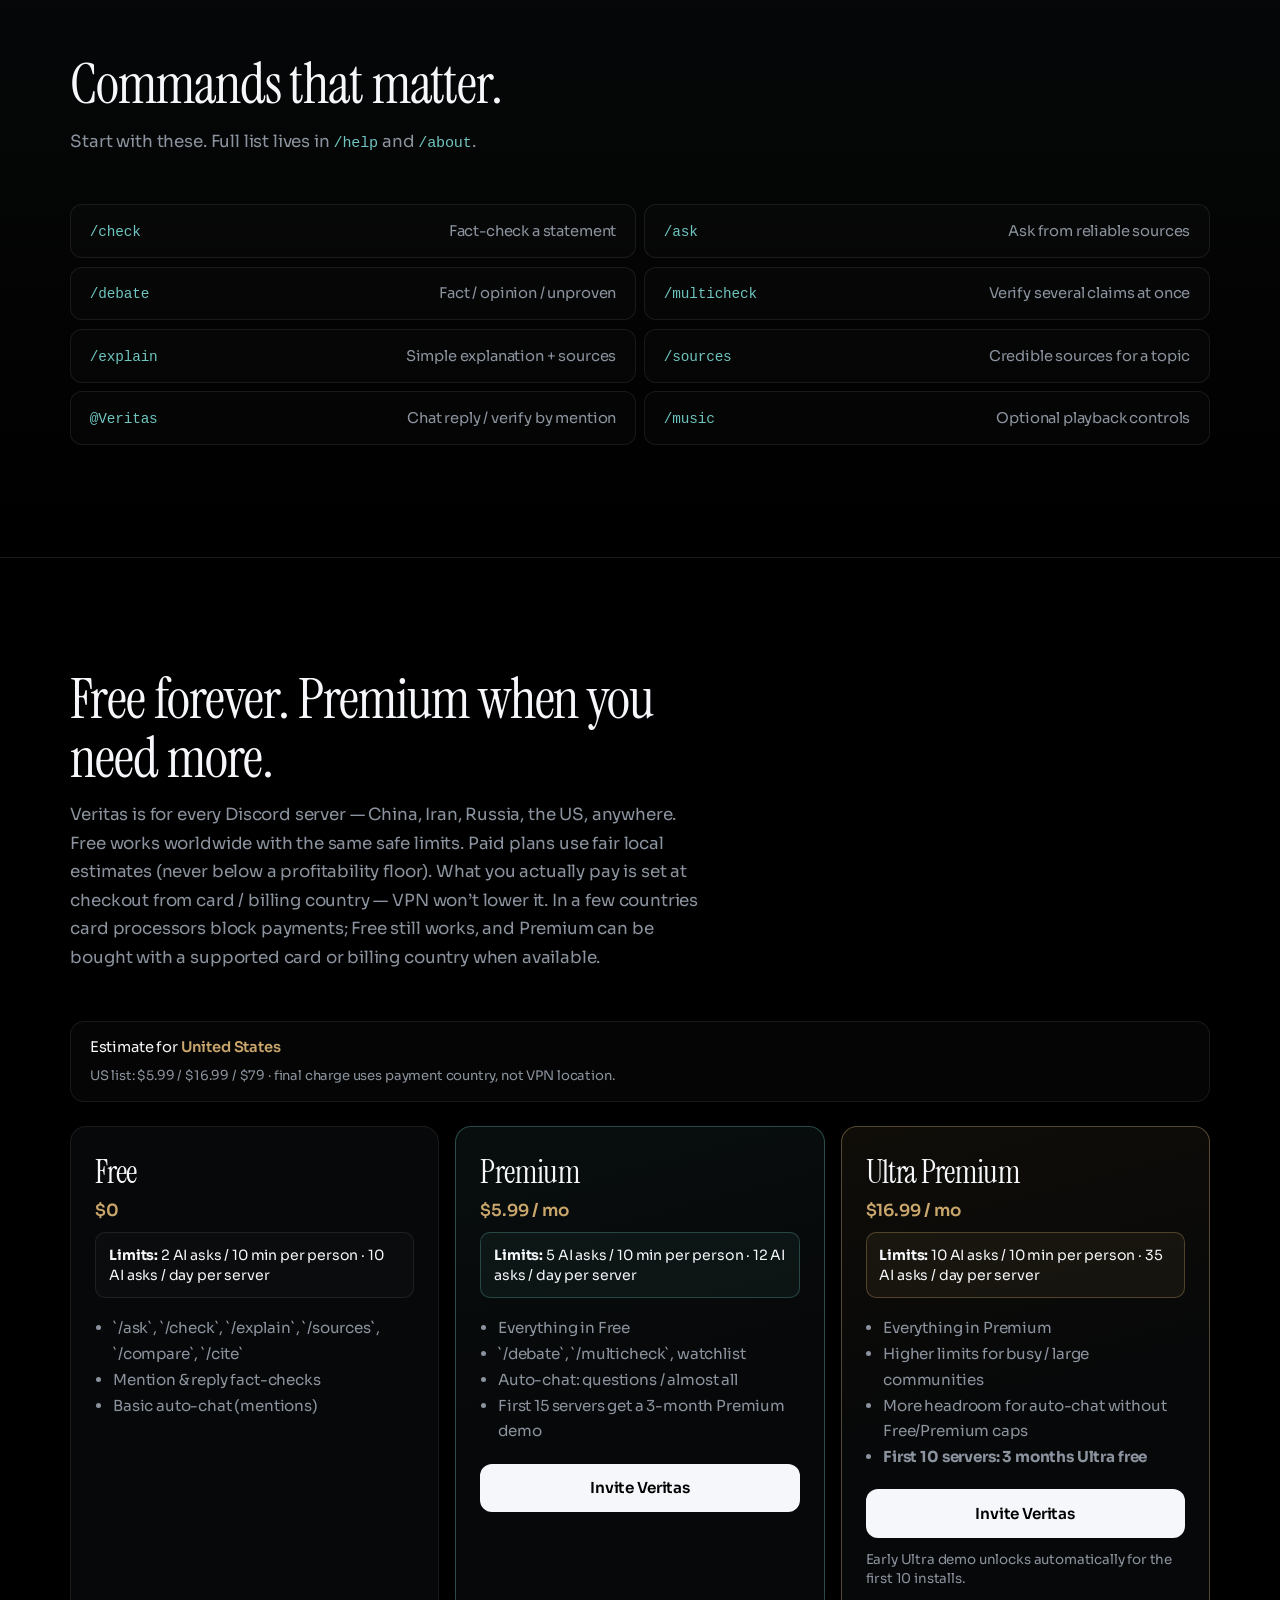
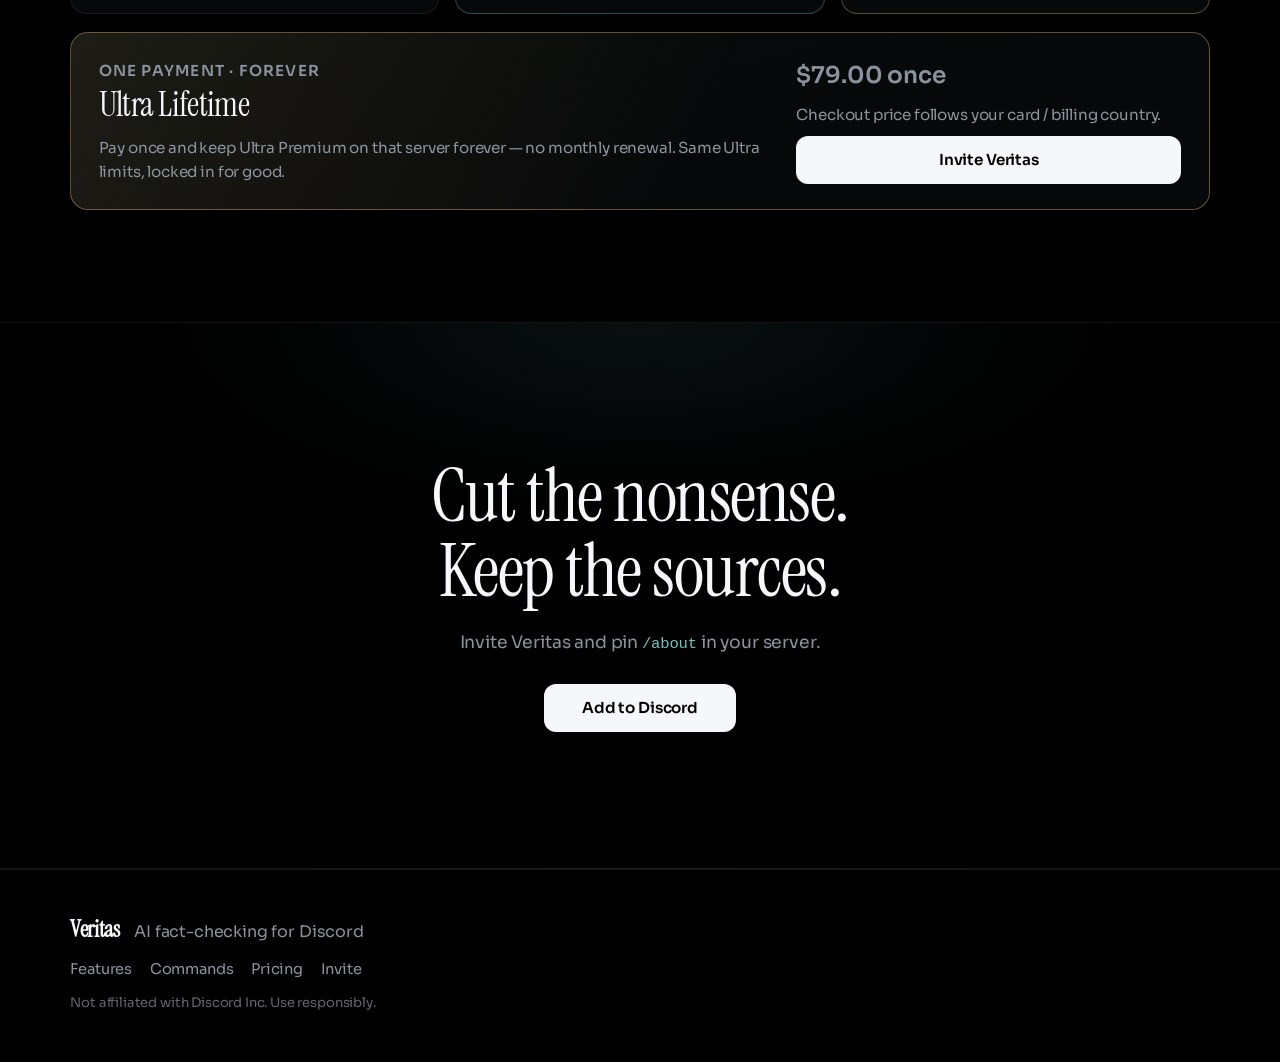
==== commit b878c8be: "Add global regions (RU/CN/IR+) and clarify Free works worldwide. Co-authored-by: Cursor <cursoragent" ====
--- a/docs/index.html
+++ b/docs/index.html
@@ -157,10 +157,13 @@
         <div class="section-head reveal">
           <h2>Free forever. Premium when you need more.</h2>
           <p>
-            Core fact-checking stays free with tight daily limits so Veritas
-            stays affordable. Local price estimates follow typical income levels.
-            What you pay is set at checkout from your card / billing country —
-            VPN tricks won’t lower it. Ultra Lifetime is one payment, forever.
+            Veritas is for every Discord server — China, Iran, Russia, the US,
+            anywhere. Free works worldwide with the same safe limits. Paid plans
+            use fair local estimates (never below a profitability floor). What
+            you actually pay is set at checkout from card / billing country —
+            VPN won’t lower it. In a few countries card processors block
+            payments; Free still works, and Premium can be bought with a
+            supported card or billing country when available.
           </p>
         </div>
 
@@ -273,6 +276,6 @@
       <p class="fineprint">Not affiliated with Discord Inc. Use responsibly.</p>
     </footer>
 
-    <script src="script.js?v=7"></script>
+    <script src="script.js?v=8"></script>
   </body>
 </html>
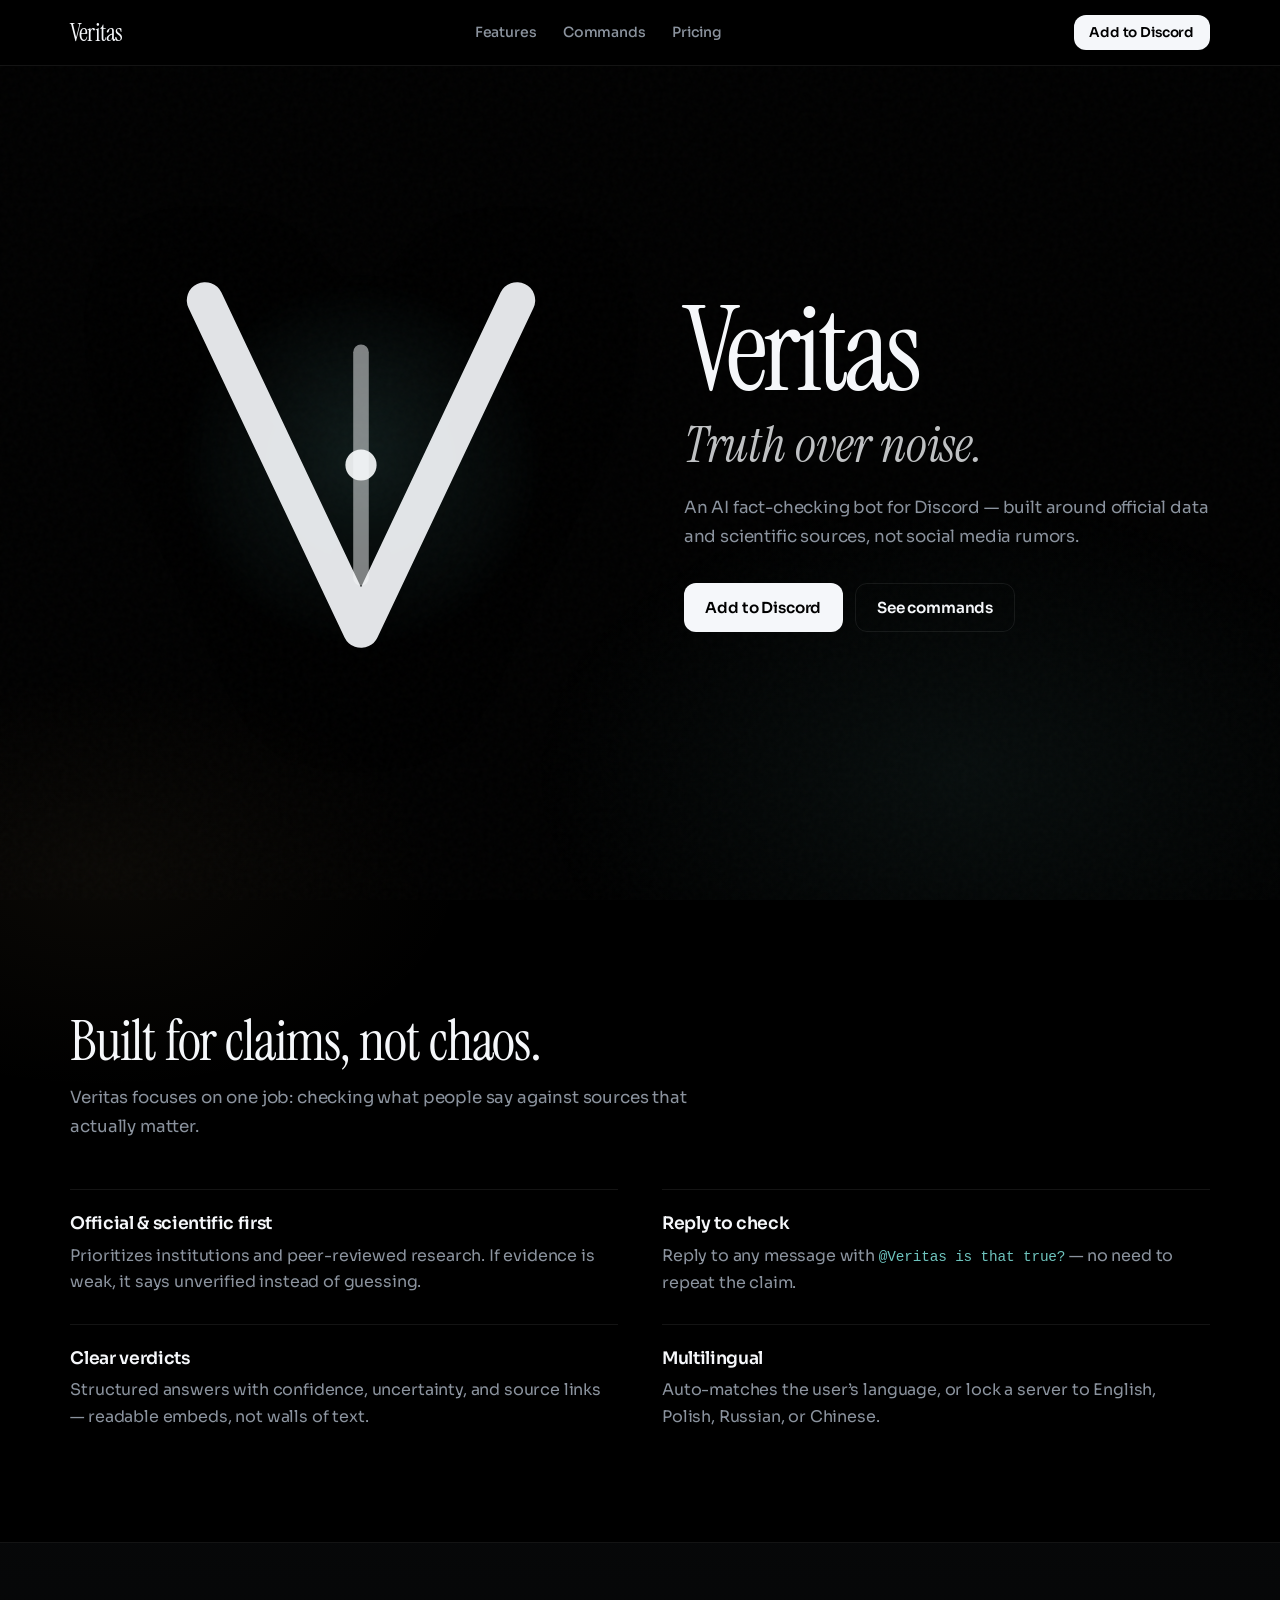
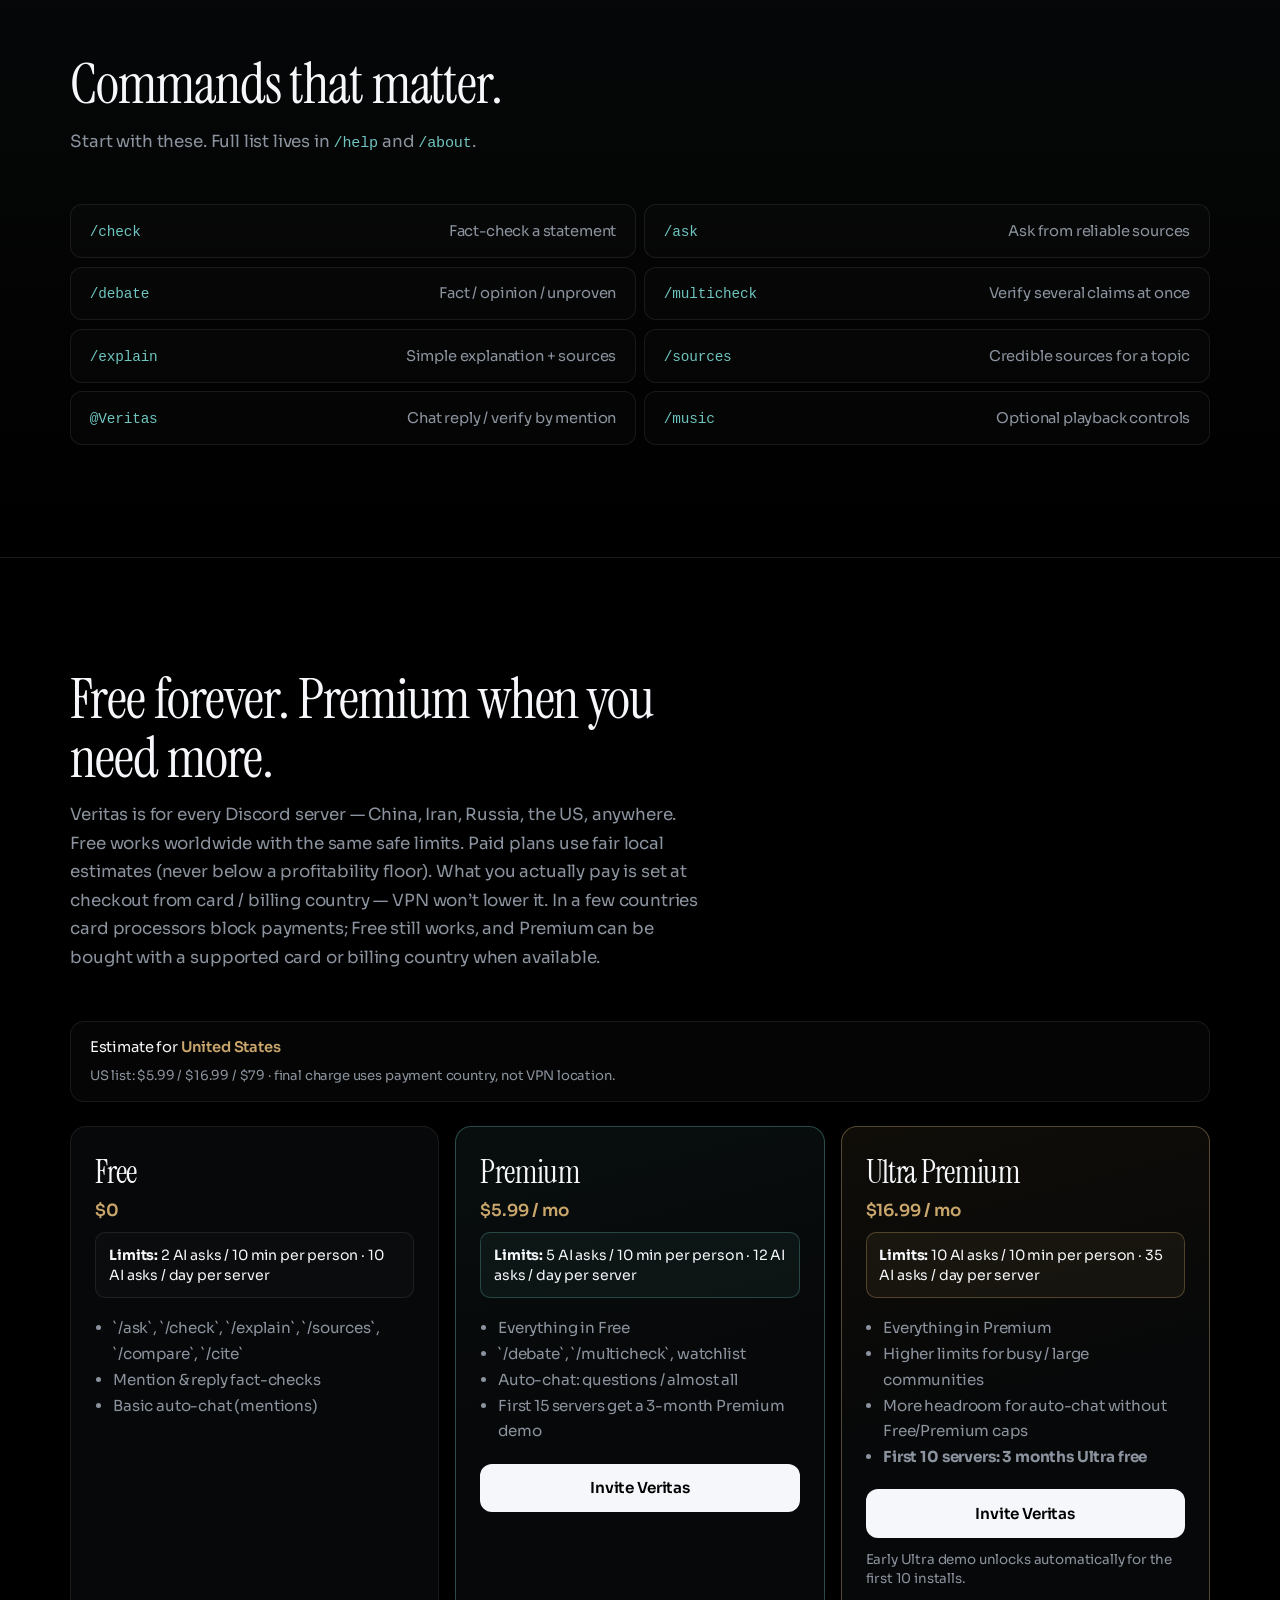
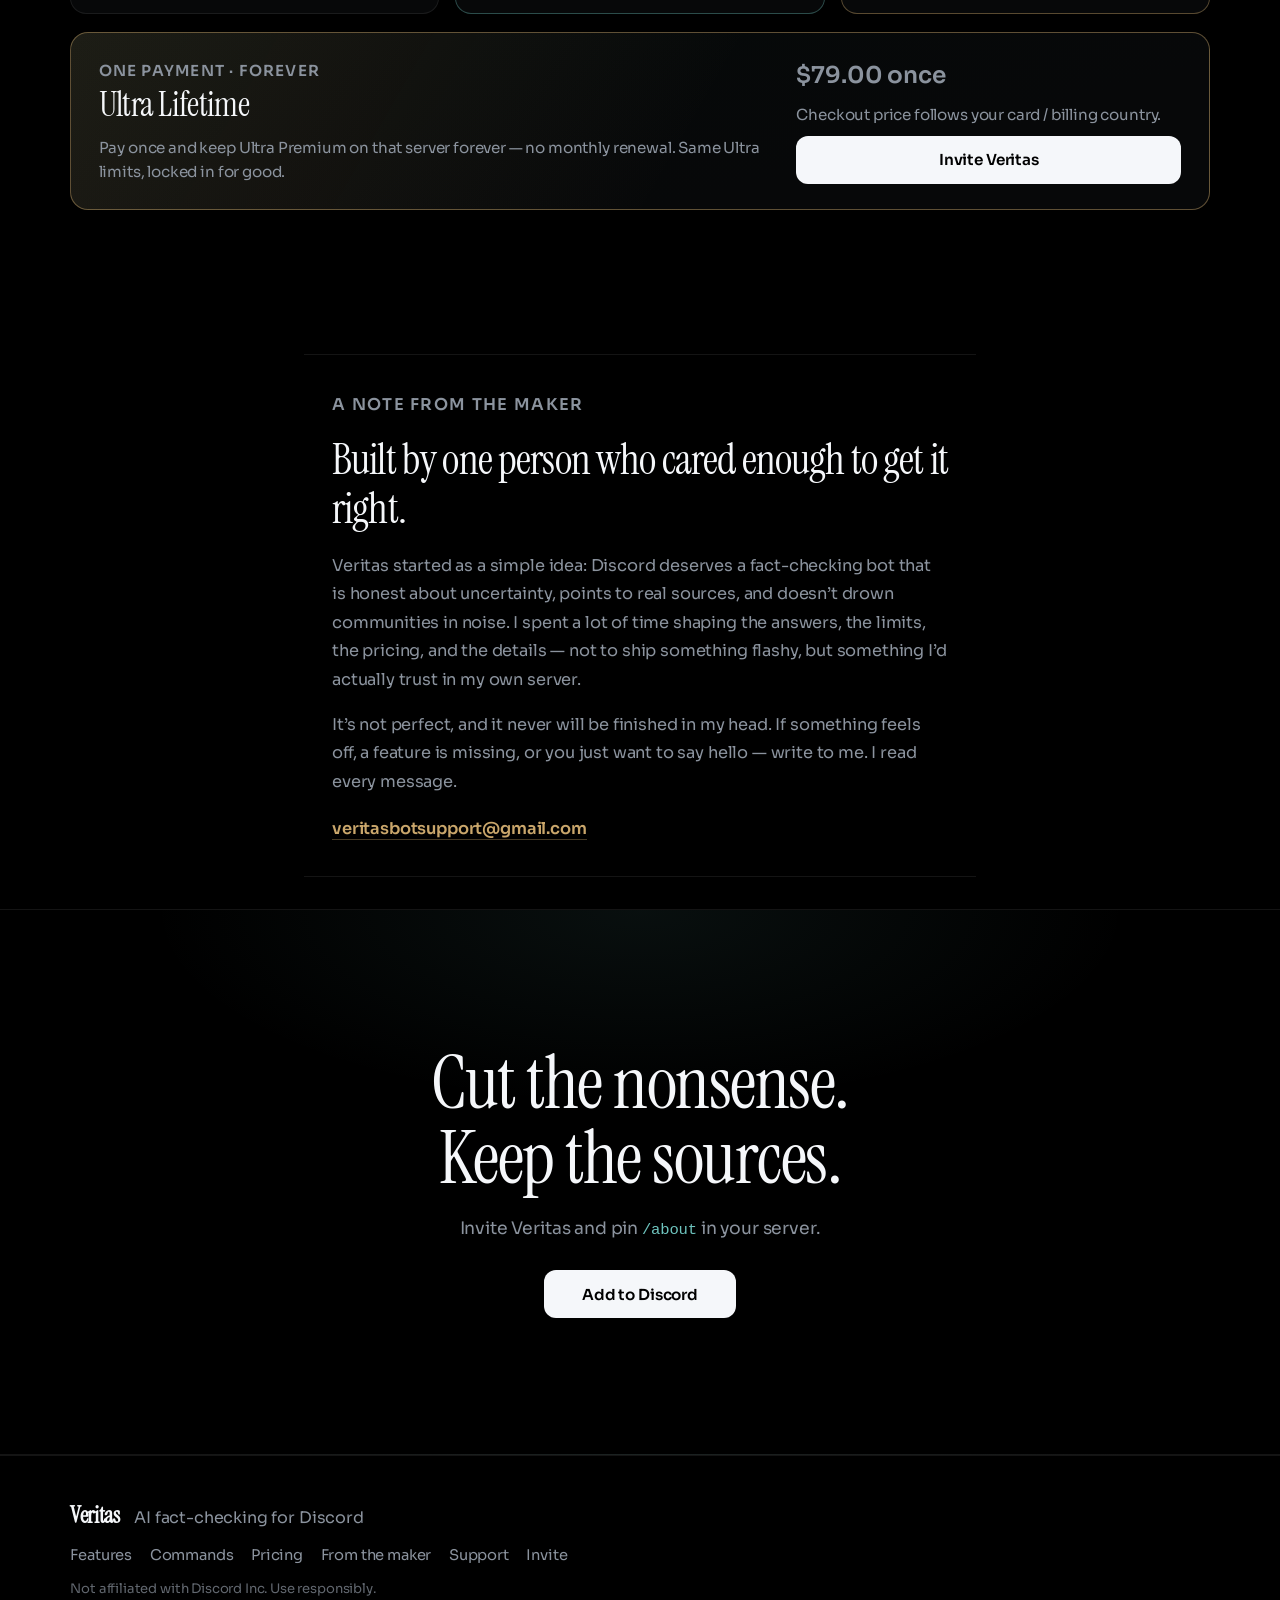
==== commit 40e70ca3: "Add maker note and support email on the landing page. Co-authored-by: Cursor <cursoragent@cursor.com" ====
--- a/docs/index.html
+++ b/docs/index.html
@@ -16,7 +16,7 @@
       rel="stylesheet"
     />
     <meta http-equiv="Cache-Control" content="no-cache, no-store, must-revalidate" />
-    <link rel="stylesheet" href="styles.css?v=9" />
+    <link rel="stylesheet" href="styles.css?v=10" />
   </head>
   <body>
     <div class="noise" aria-hidden="true"></div>
@@ -250,6 +250,28 @@
         </div>
       </section>
 
+      <section class="section note-from-maker" id="maker">
+        <div class="maker-card reveal">
+          <p class="maker-kicker">A note from the maker</p>
+          <h2>Built by one person who cared enough to get it right.</h2>
+          <p>
+            Veritas started as a simple idea: Discord deserves a fact-checking bot
+            that is honest about uncertainty, points to real sources, and doesn’t
+            drown communities in noise. I spent a lot of time shaping the answers,
+            the limits, the pricing, and the details — not to ship something
+            flashy, but something I’d actually trust in my own server.
+          </p>
+          <p>
+            It’s not perfect, and it never will be finished in my head. If
+            something feels off, a feature is missing, or you just want to say
+            hello — write to me. I read every message.
+          </p>
+          <a class="maker-email" href="mailto:veritasbotsupport@gmail.com">
+            veritasbotsupport@gmail.com
+          </a>
+        </div>
+      </section>
+
       <section class="section cta-band reveal">
         <h2>Cut the nonsense. Keep the sources.</h2>
         <p>Invite Veritas and pin <code>/about</code> in your server.</p>
@@ -271,6 +293,8 @@
         <a href="#features">Features</a>
         <a href="#commands">Commands</a>
         <a href="#pricing">Pricing</a>
+        <a href="#maker">From the maker</a>
+        <a href="mailto:veritasbotsupport@gmail.com">Support</a>
         <a href="https://discord.com/api/oauth2/authorize?client_id=1533047923829375056&permissions=36703232&scope=bot%20applications.commands">Invite</a>
       </div>
       <p class="fineprint">Not affiliated with Discord Inc. Use responsibly.</p>
--- a/docs/styles.css
+++ b/docs/styles.css
@@ -485,6 +485,64 @@
   color: var(--accent-2);
 }
 
+.note-from-maker {
+  padding-top: 2rem;
+  padding-bottom: 2rem;
+}
+
+.maker-card {
+  max-width: 42rem;
+  margin: 0 auto;
+  padding: 2.25rem 1.75rem;
+  border-top: 1px solid var(--line);
+  border-bottom: 1px solid var(--line);
+  text-align: left;
+}
+
+.maker-kicker {
+  margin: 0 0 0.65rem;
+  color: var(--accent);
+  font-size: 0.78rem;
+  font-weight: 600;
+  letter-spacing: 0.08em;
+  text-transform: uppercase;
+}
+
+.maker-card h2 {
+  margin: 0 0 1.15rem;
+  font-family: var(--font-display);
+  font-weight: 400;
+  font-size: clamp(1.85rem, 3.6vw, 2.65rem);
+  line-height: 1.15;
+  letter-spacing: -0.02em;
+}
+
+.maker-card p {
+  margin: 0 0 1rem;
+  color: var(--muted);
+  font-size: 1.02rem;
+  line-height: 1.75;
+}
+
+.maker-card p:last-of-type {
+  margin-bottom: 1.35rem;
+}
+
+.maker-email {
+  display: inline-block;
+  color: var(--accent-2);
+  font-weight: 600;
+  font-size: 1.02rem;
+  letter-spacing: -0.01em;
+  border-bottom: 1px solid rgba(201, 166, 107, 0.35);
+  transition: color 0.2s ease, border-color 0.2s ease;
+}
+
+.maker-email:hover {
+  color: var(--ink);
+  border-color: rgba(245, 247, 250, 0.35);
+}
+
 .cta-band {
   text-align: center;
   display: grid;
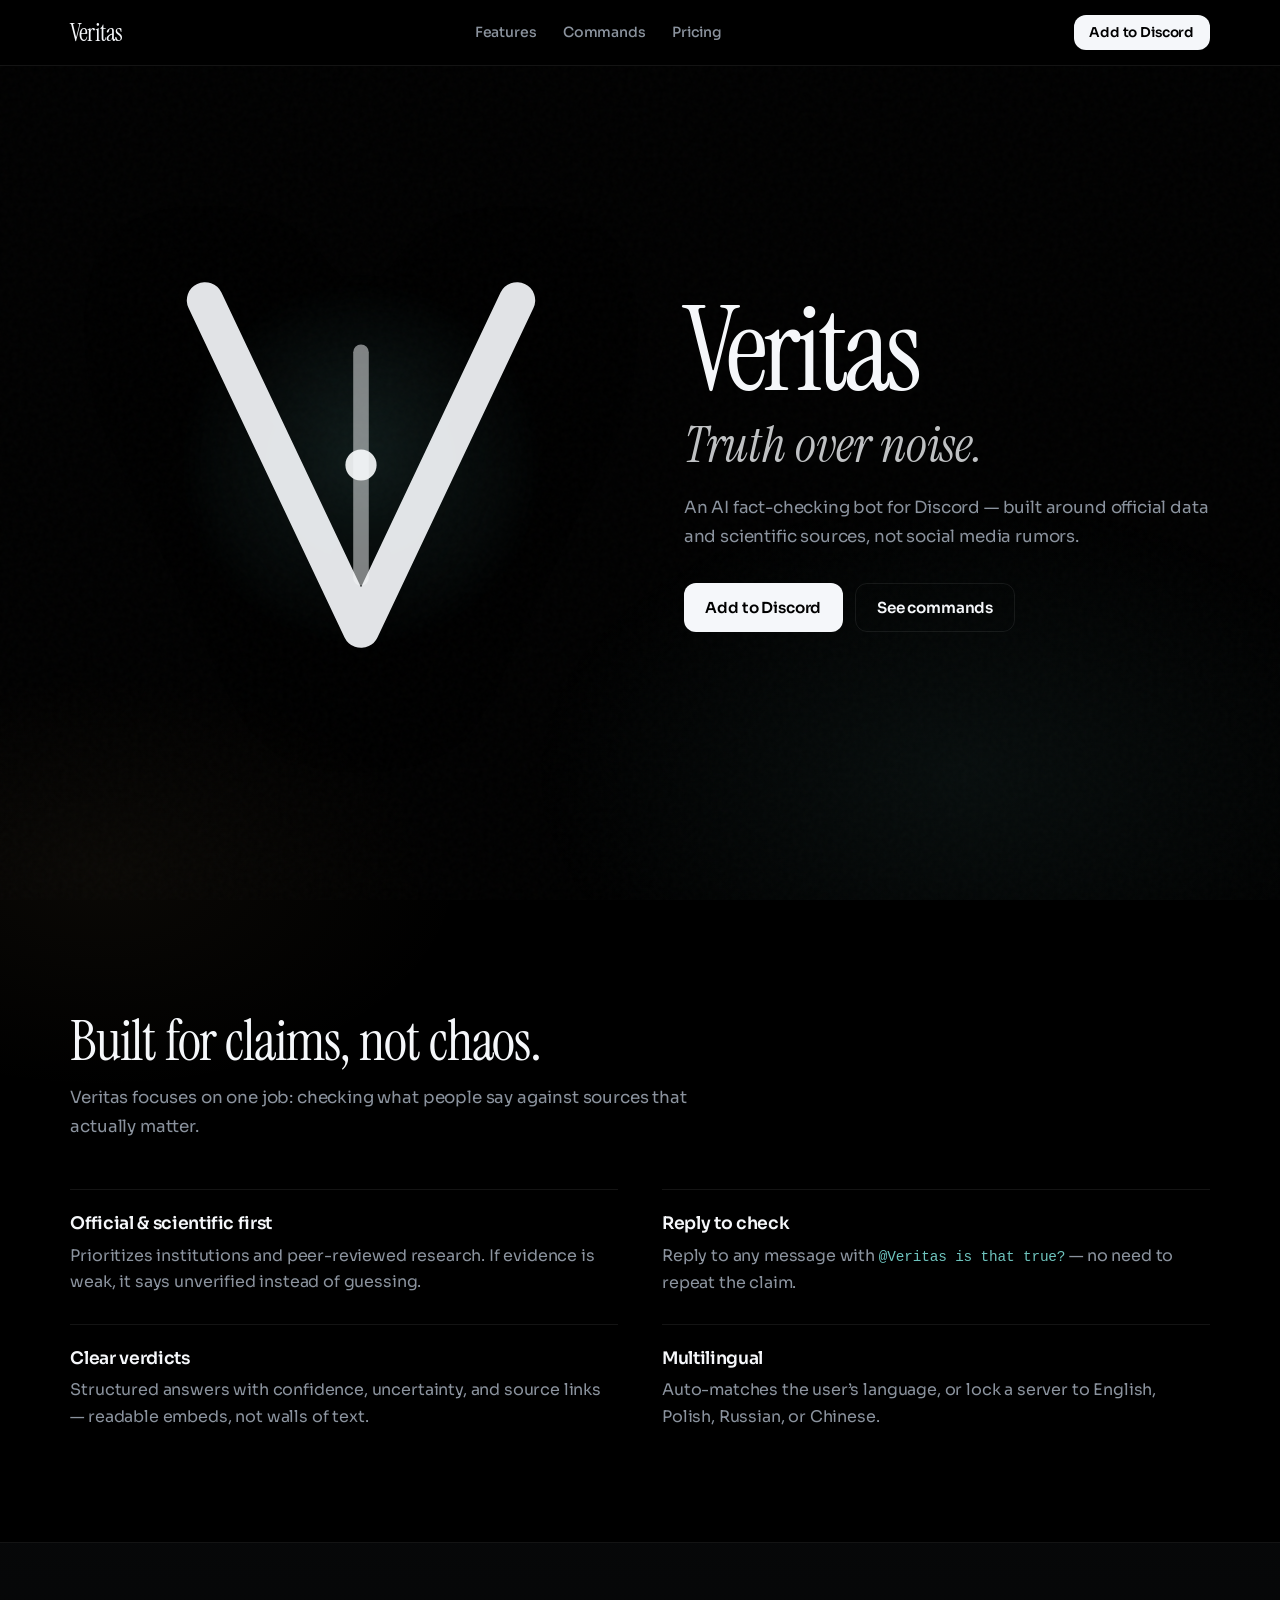
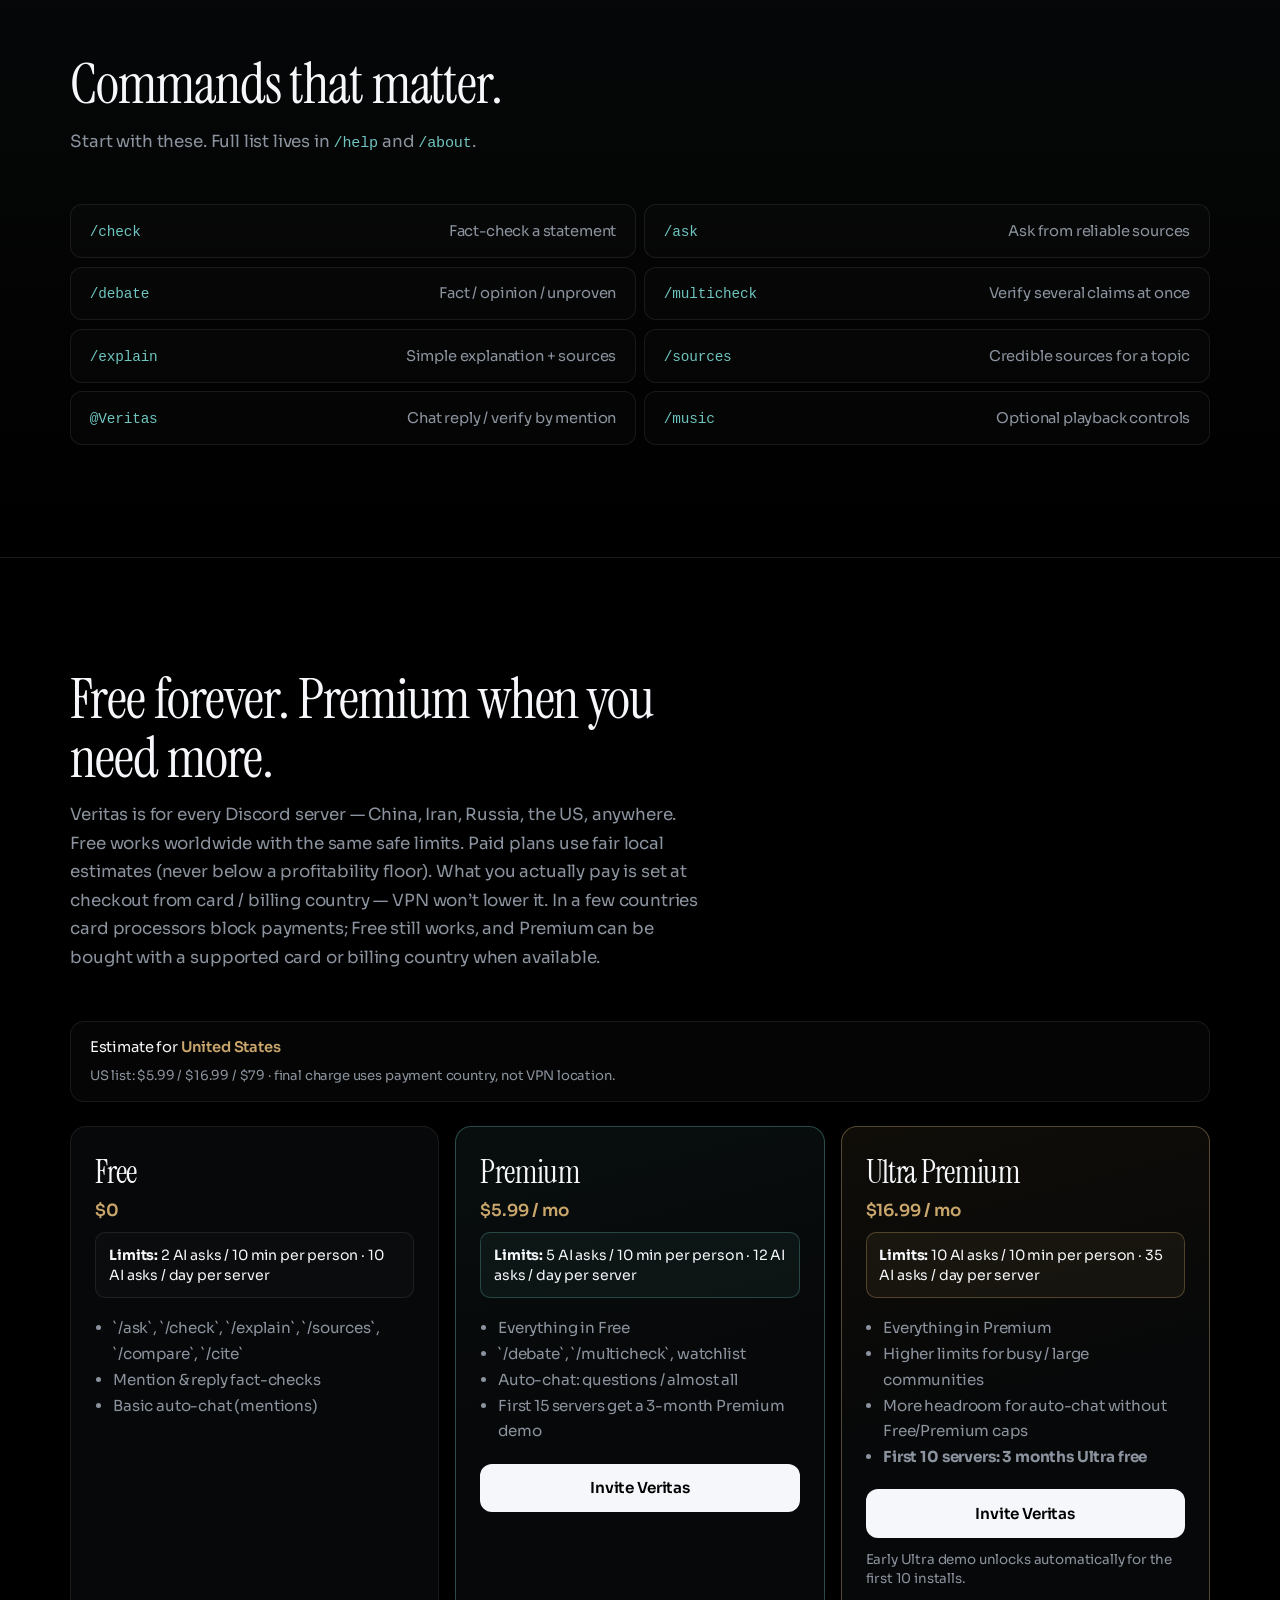
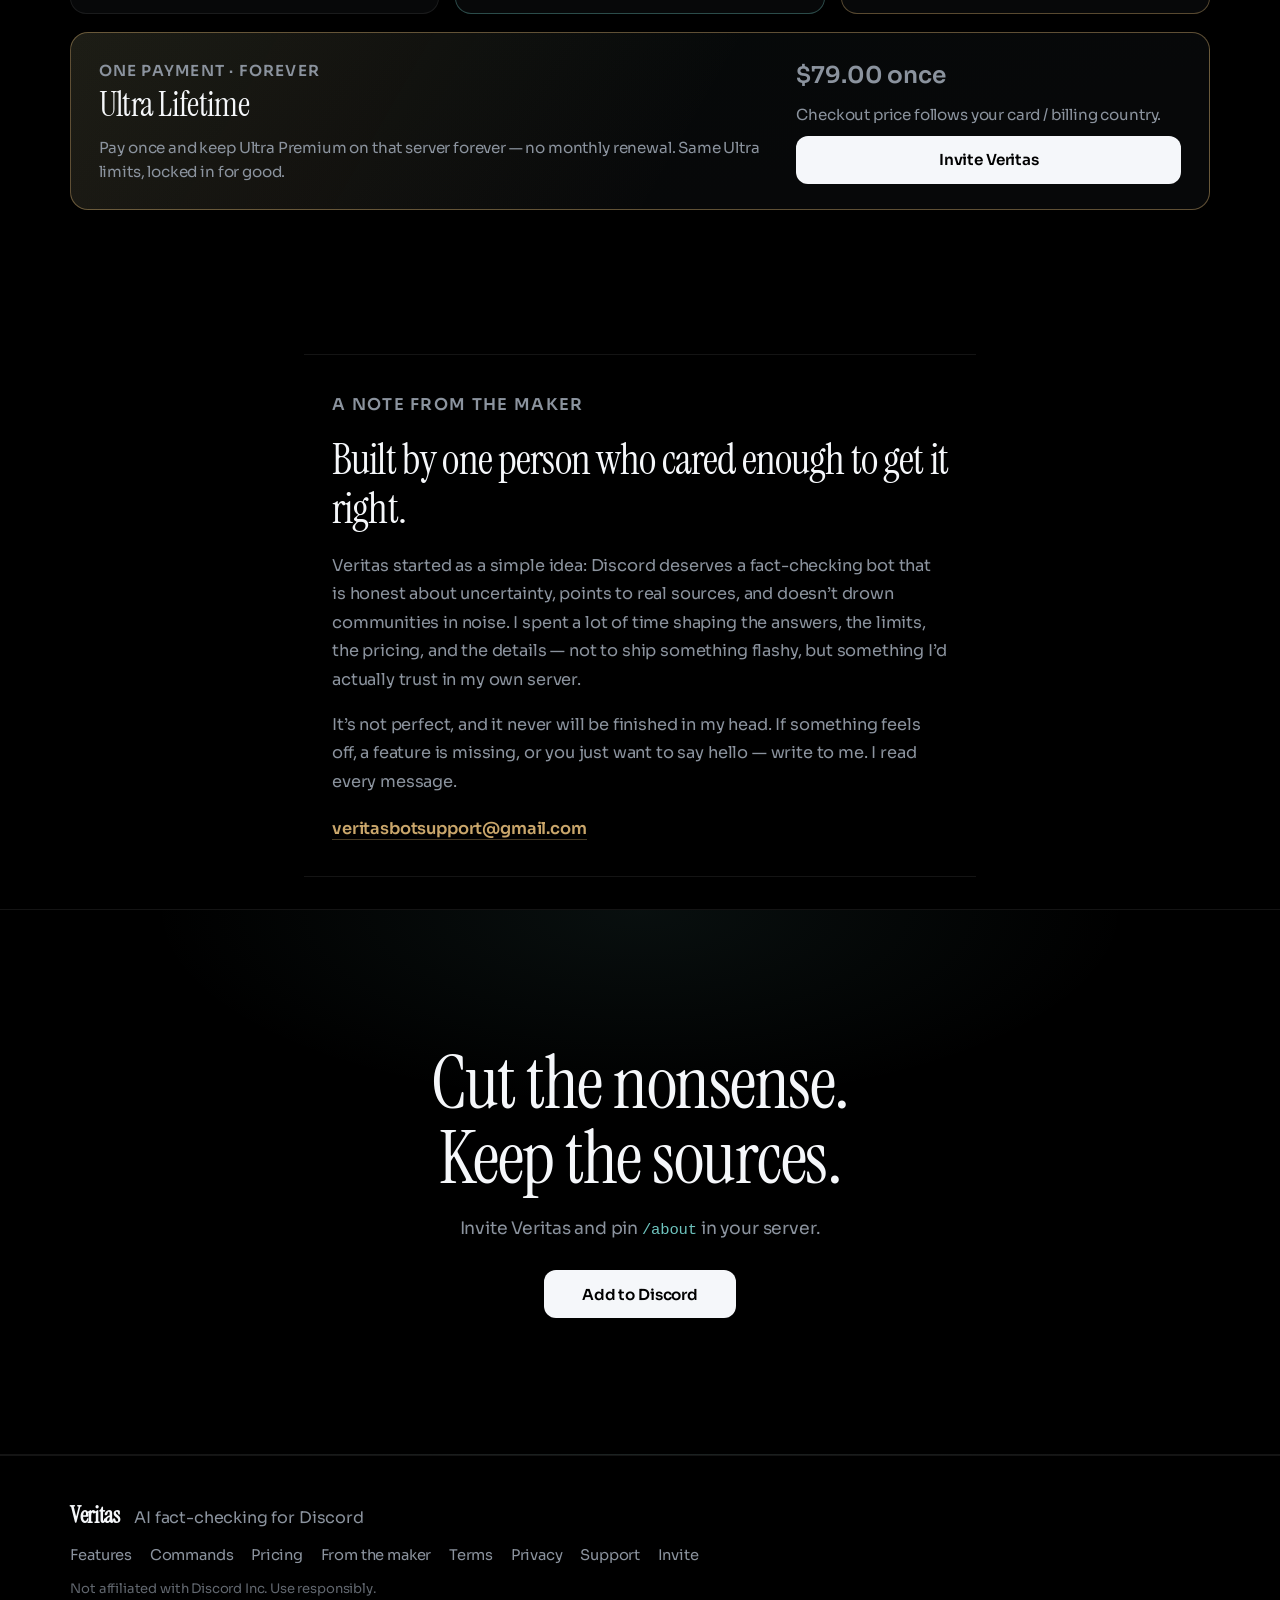
==== commit 9e962041: "Add Terms of Service and Privacy Policy pages for Discord verification. Co-authored-by: Cursor <curs" ====
--- a/docs/index.html
+++ b/docs/index.html
@@ -294,6 +294,8 @@
         <a href="#commands">Commands</a>
         <a href="#pricing">Pricing</a>
         <a href="#maker">From the maker</a>
+        <a href="terms.html">Terms</a>
+        <a href="privacy.html">Privacy</a>
         <a href="mailto:veritasbotsupport@gmail.com">Support</a>
         <a href="https://discord.com/api/oauth2/authorize?client_id=1533047923829375056&permissions=36703232&scope=bot%20applications.commands">Invite</a>
       </div>
--- a/docs/styles.css
+++ b/docs/styles.css
@@ -543,6 +543,39 @@
   border-color: rgba(245, 247, 250, 0.35);
 }
 
+.legal {
+  max-width: 46rem;
+  margin: 0 auto;
+}
+
+.legal .section-head h1 {
+  margin: 0 0 0.5rem;
+  font-family: var(--font-display);
+  font-weight: 400;
+  font-size: clamp(2.2rem, 4vw, 3.2rem);
+}
+
+.legal-body {
+  color: var(--muted);
+  line-height: 1.75;
+  font-size: 1.02rem;
+}
+
+.legal-body h2 {
+  margin: 2rem 0 0.65rem;
+  color: var(--ink);
+  font-size: 1.15rem;
+  font-weight: 600;
+}
+
+.legal-body a {
+  color: var(--accent-2);
+}
+
+.legal-body ul {
+  padding-left: 1.2rem;
+}
+
 .cta-band {
   text-align: center;
   display: grid;
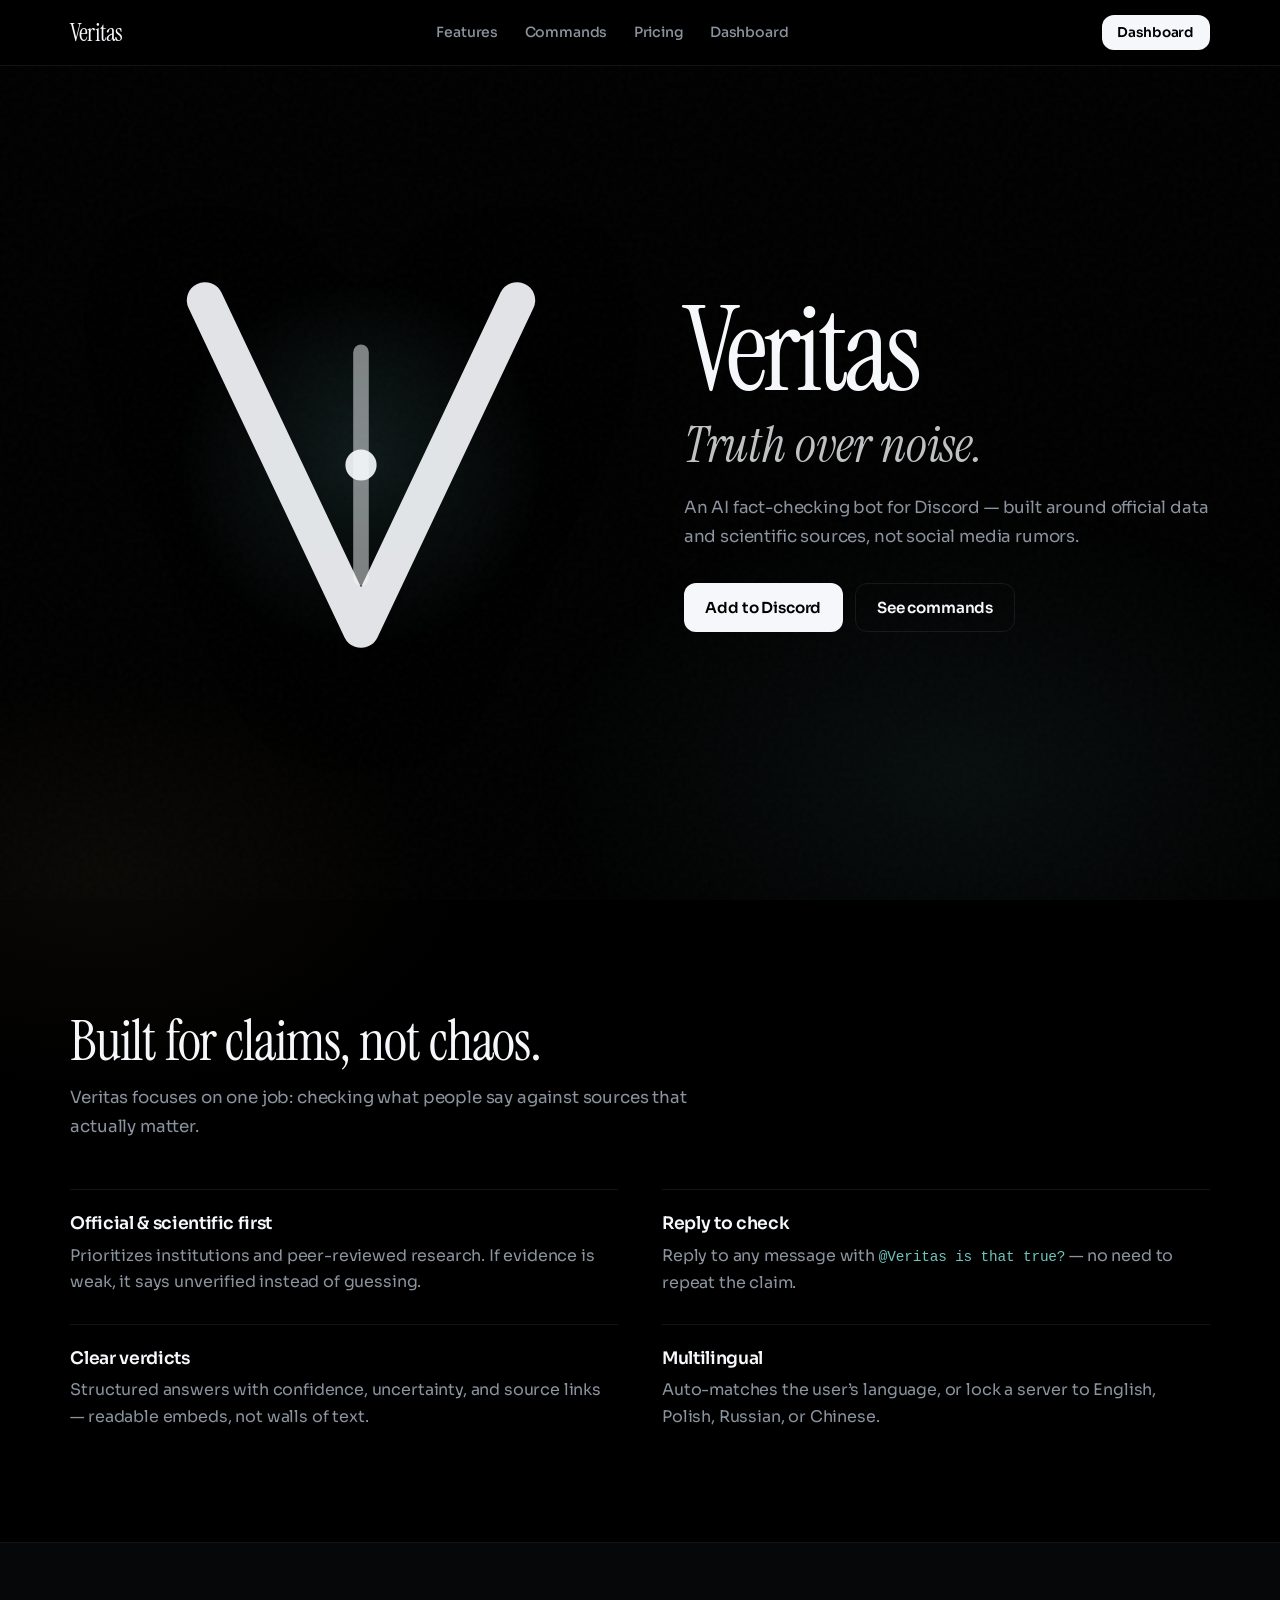
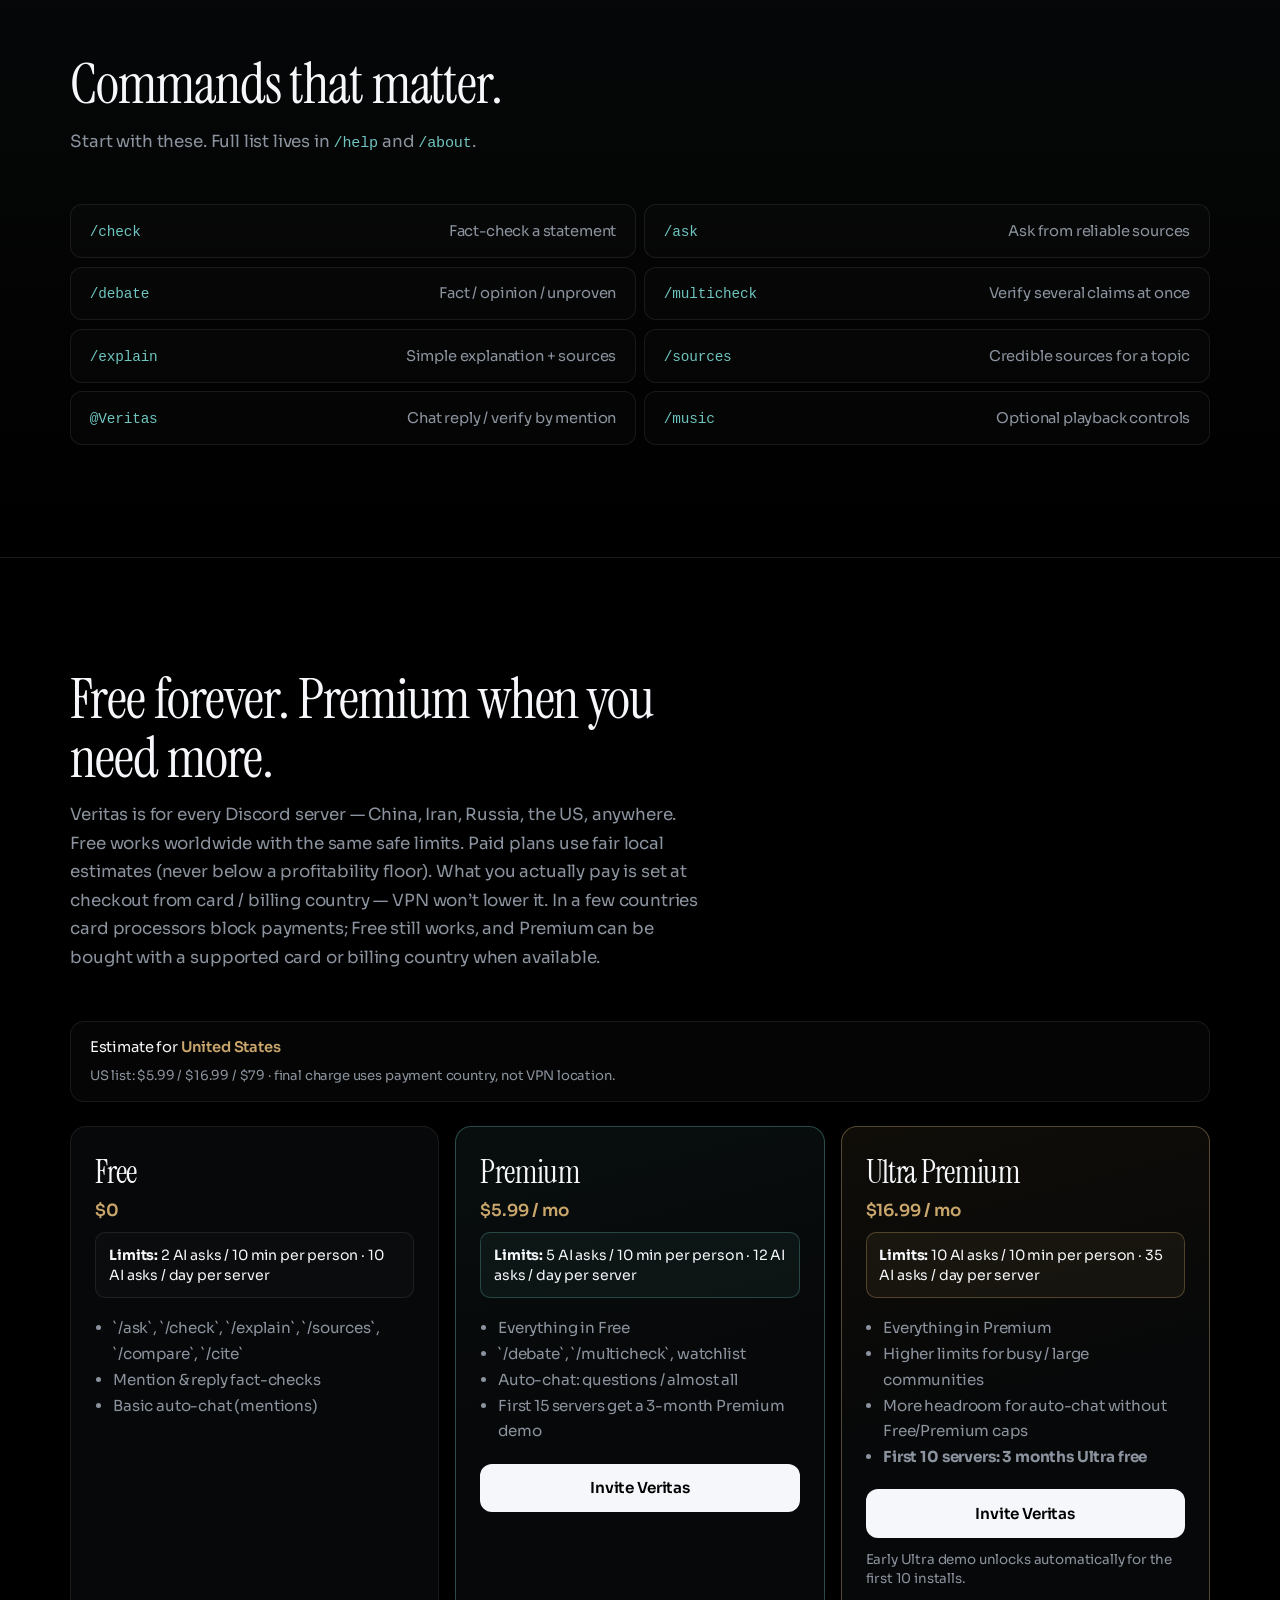
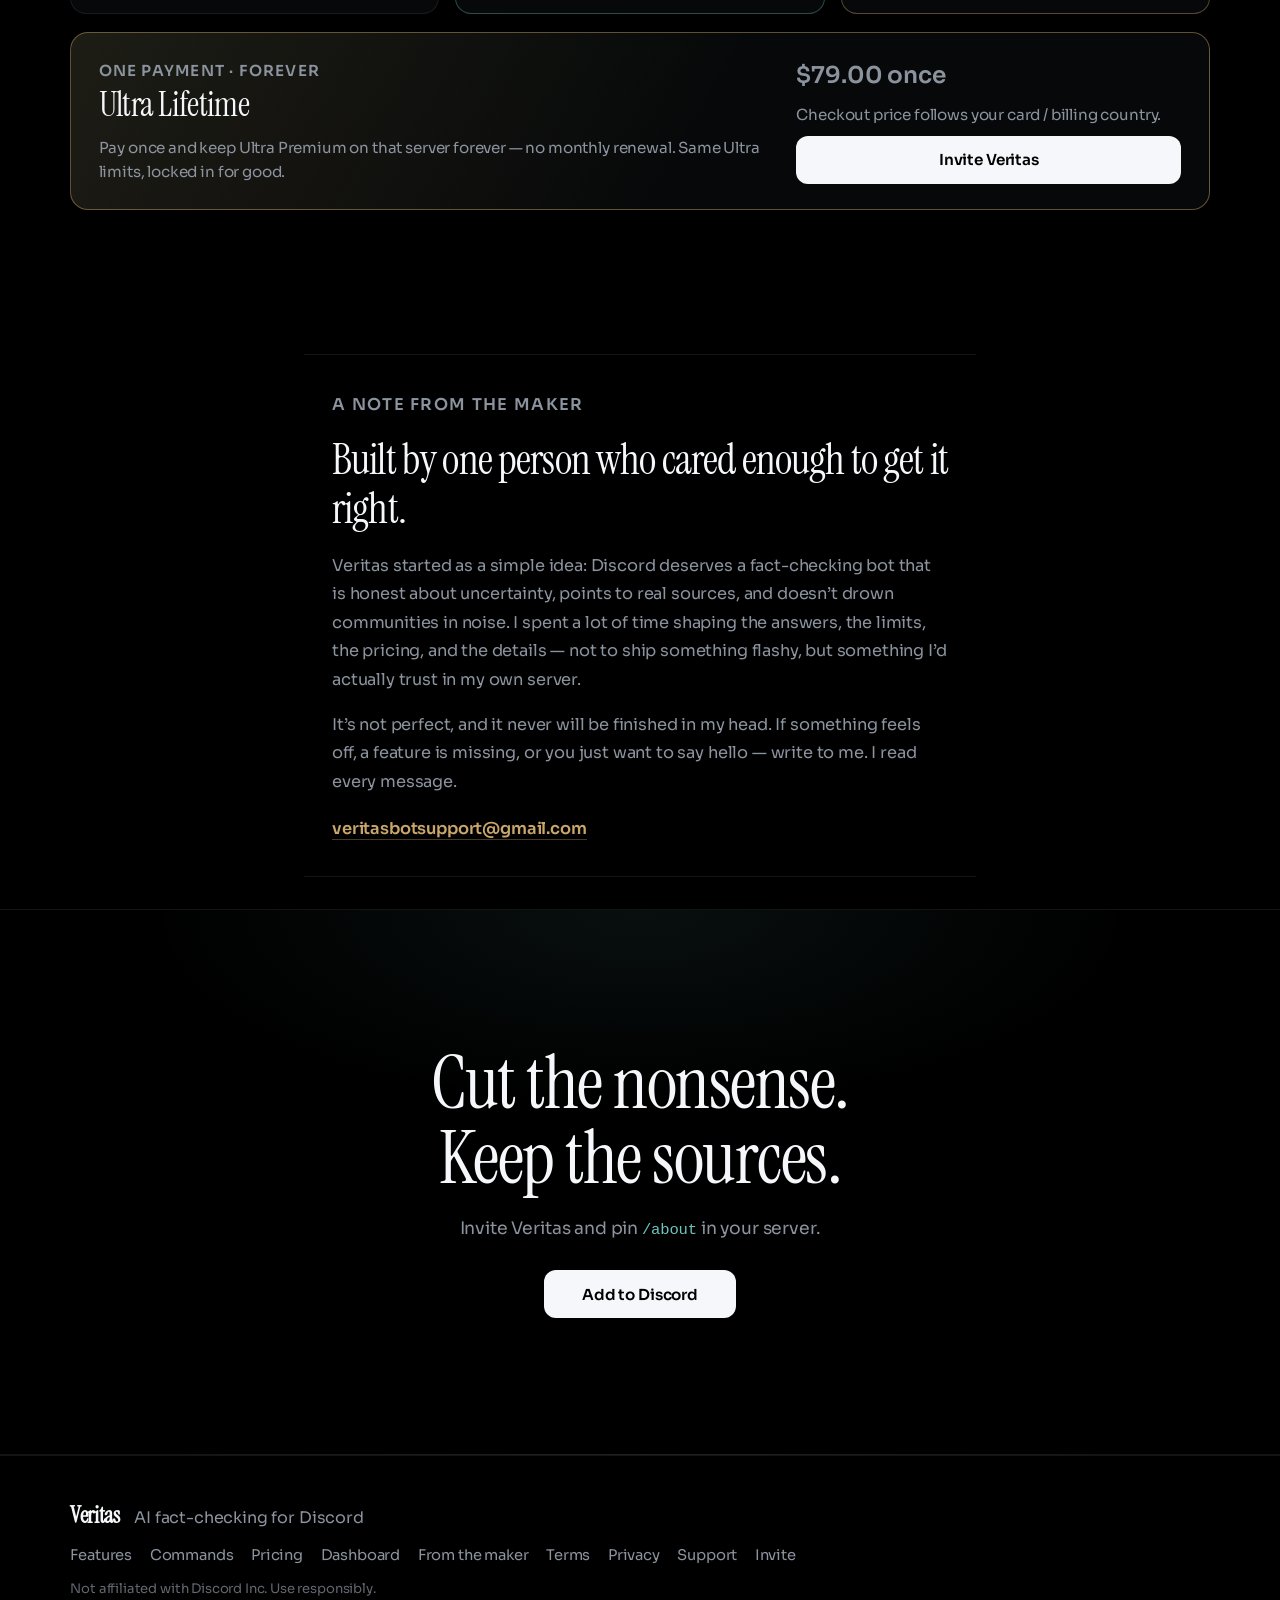
==== commit cdf1bc14: "Add Dashboard link on the marketing site to the Render panel. Co-authored-by: Cursor <cursoragent@cu" ====
--- a/docs/index.html
+++ b/docs/index.html
@@ -27,8 +27,9 @@
         <a href="#features">Features</a>
         <a href="#commands">Commands</a>
         <a href="#pricing">Pricing</a>
+        <a href="https://veritas-zx7p.onrender.com/dashboard">Dashboard</a>
       </nav>
-      <a class="btn btn-small" href="#invite">Add to Discord</a>
+      <a class="btn btn-small" href="https://veritas-zx7p.onrender.com/dashboard">Dashboard</a>
     </header>
 
     <main id="top">
@@ -293,6 +294,7 @@
         <a href="#features">Features</a>
         <a href="#commands">Commands</a>
         <a href="#pricing">Pricing</a>
+        <a href="https://veritas-zx7p.onrender.com/dashboard">Dashboard</a>
         <a href="#maker">From the maker</a>
         <a href="terms.html">Terms</a>
         <a href="privacy.html">Privacy</a>
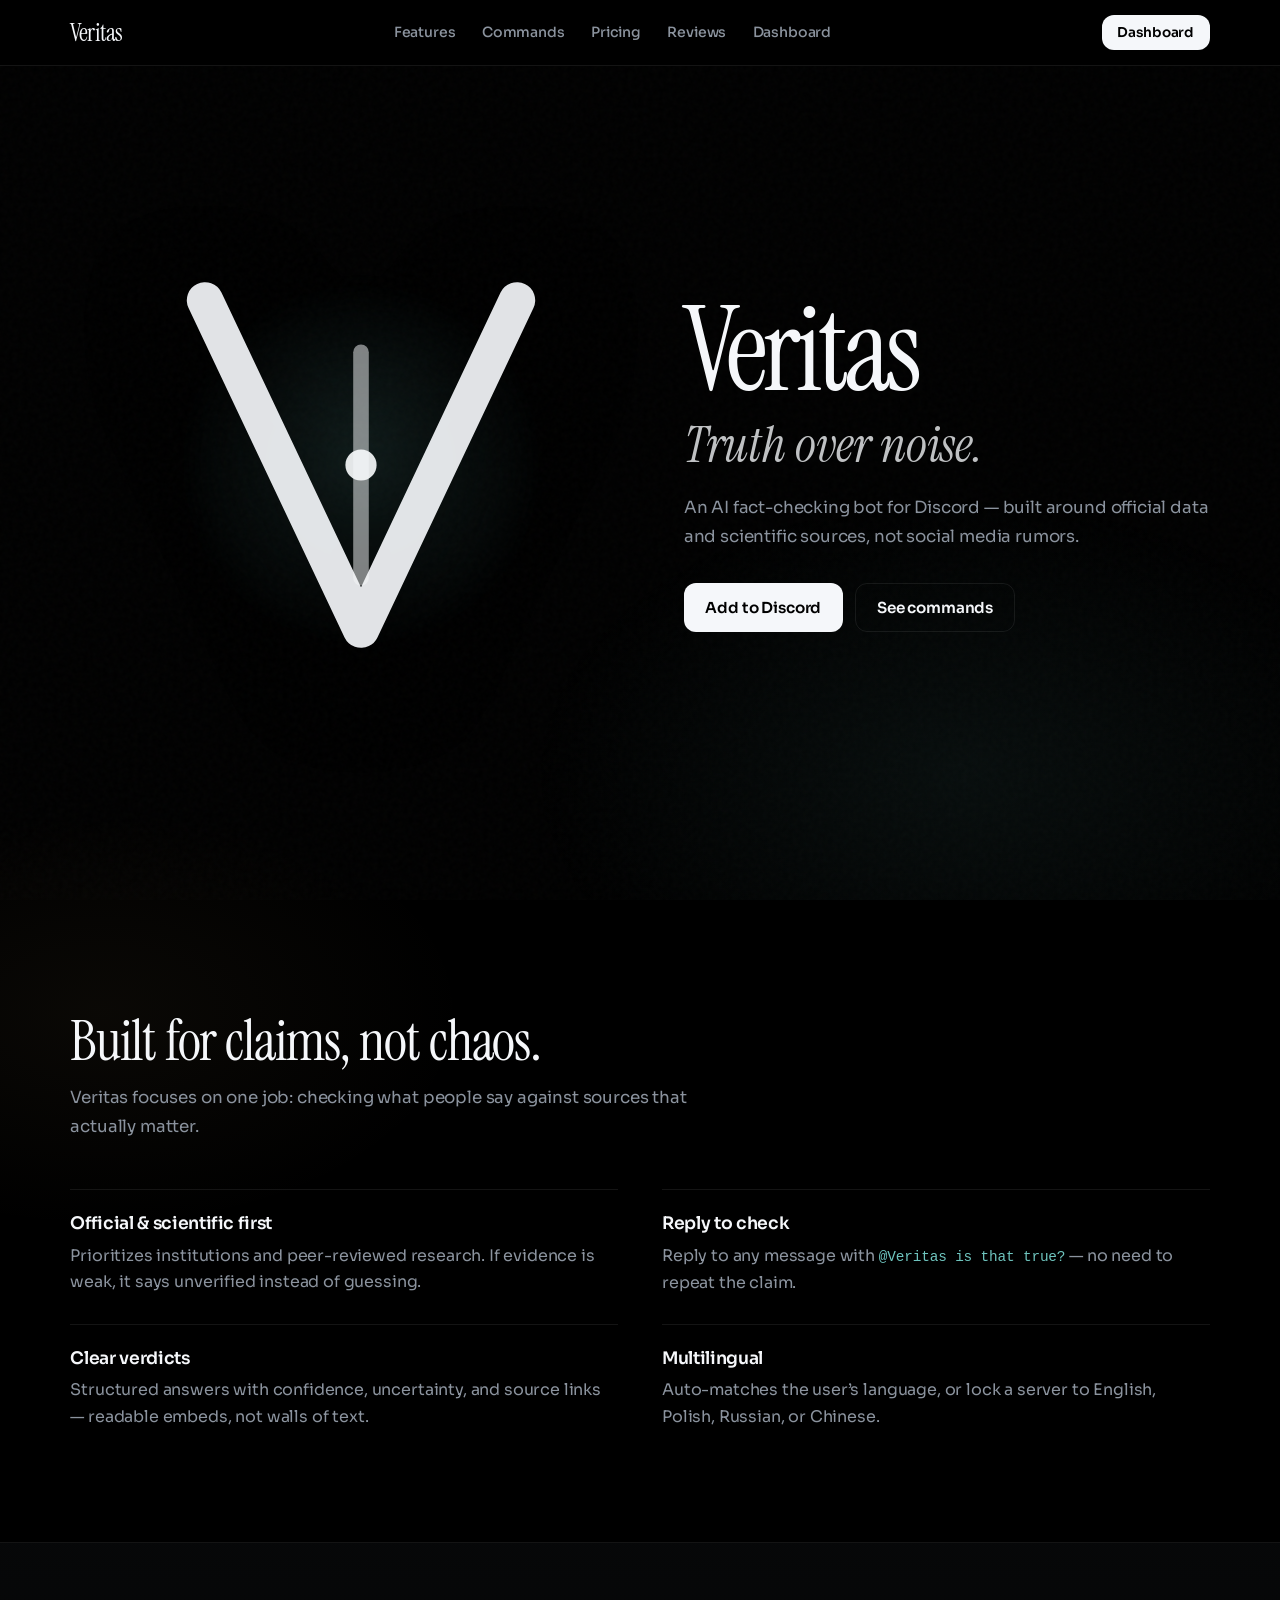
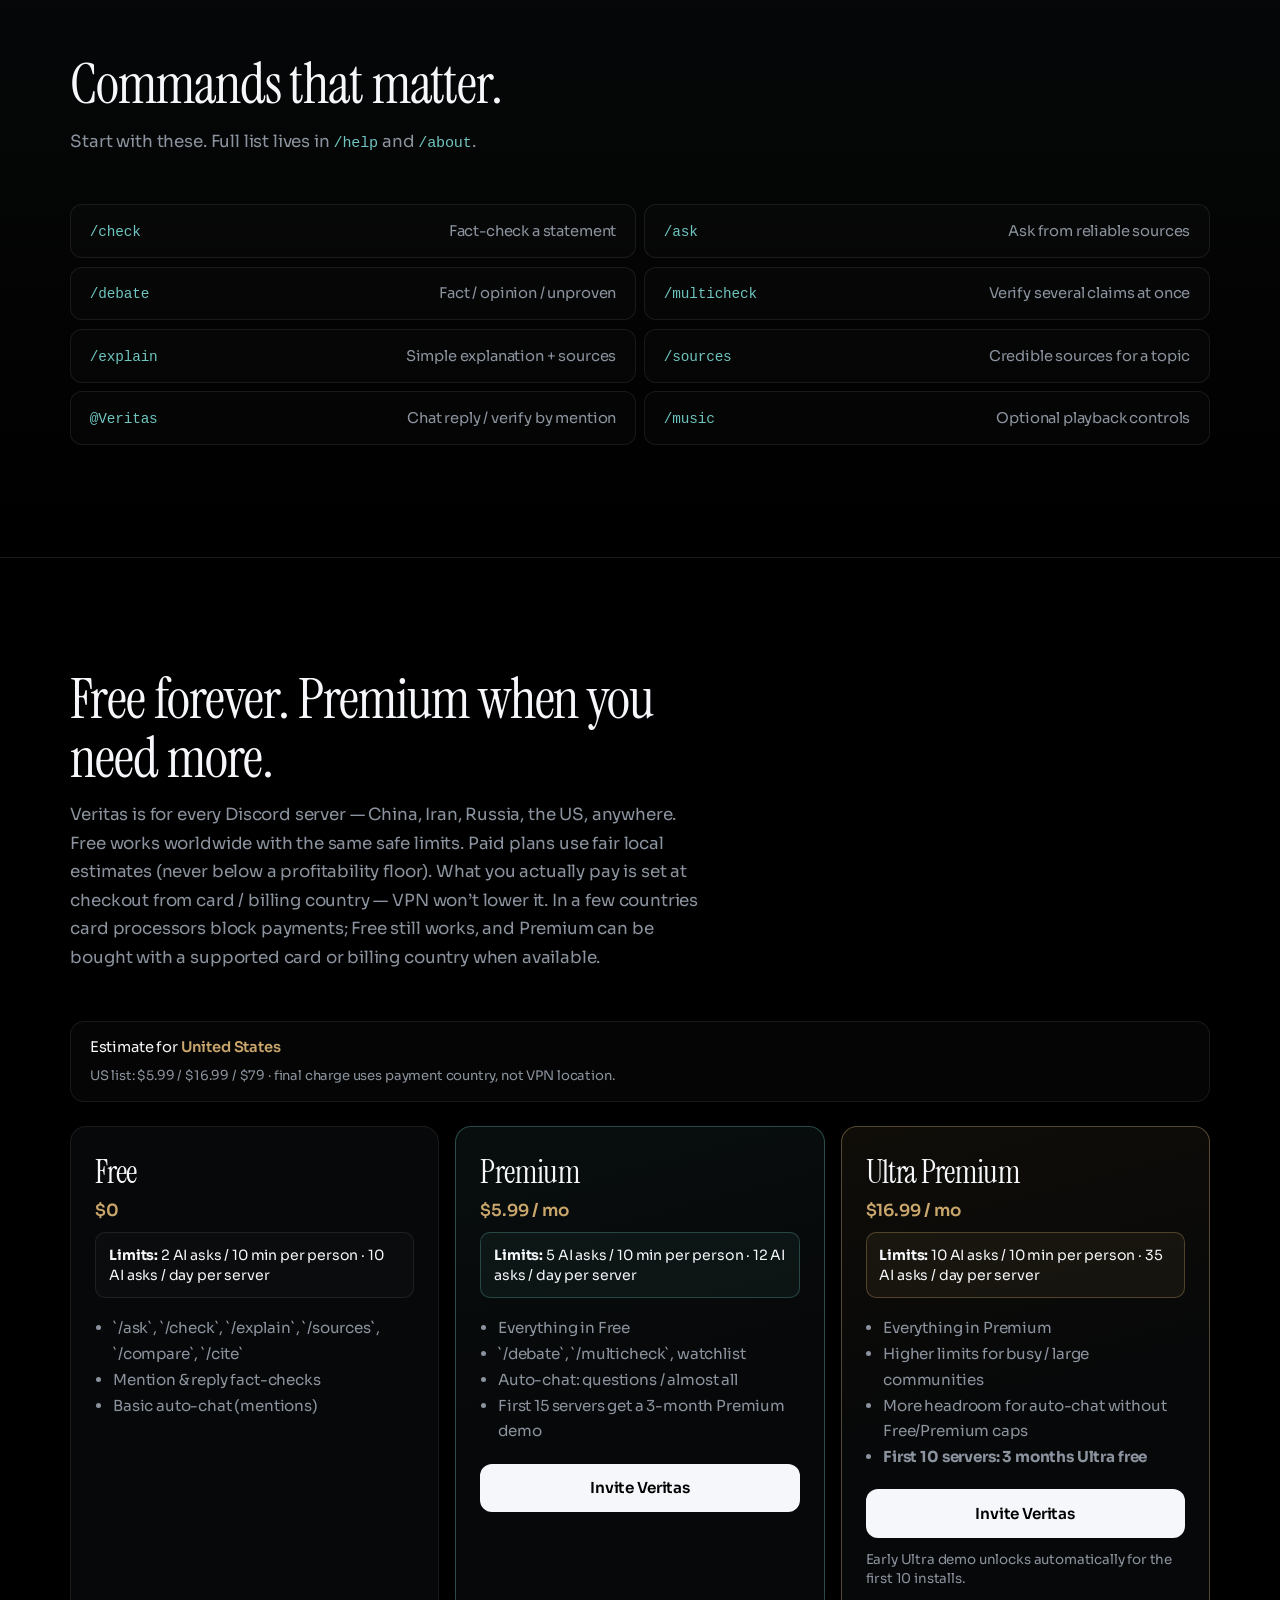
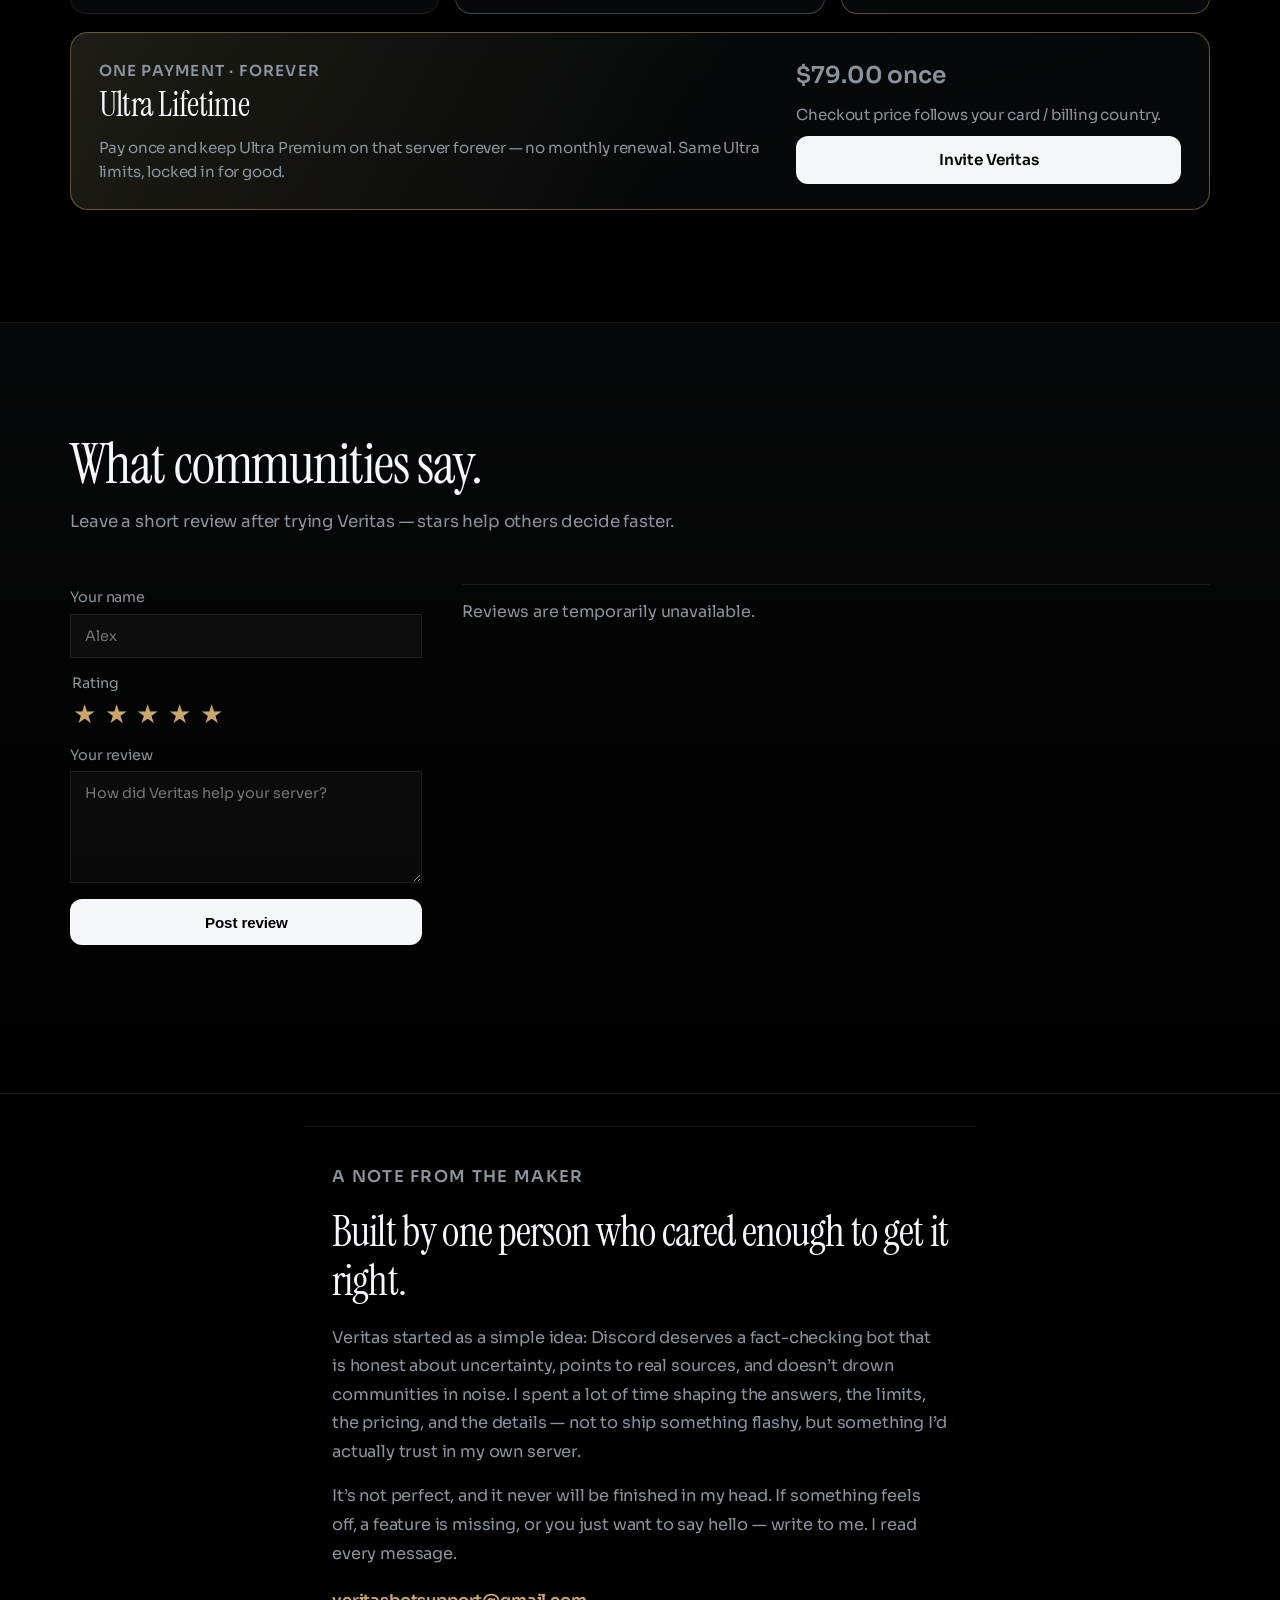
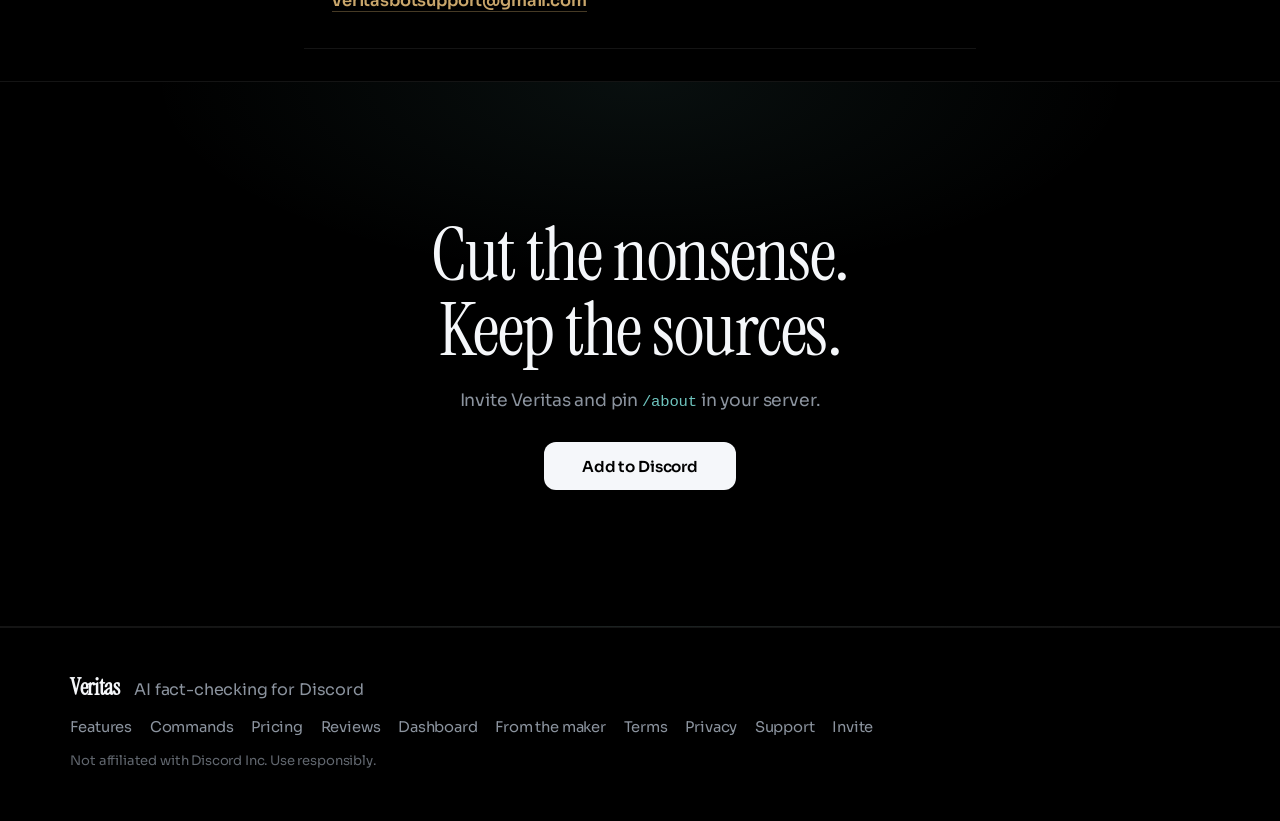
==== commit 49958b5d: "Add star ratings and a public review form on the landing page. Reviews are saved on the Render API s" ====
--- a/docs/index.html
+++ b/docs/index.html
@@ -16,7 +16,7 @@
       rel="stylesheet"
     />
     <meta http-equiv="Cache-Control" content="no-cache, no-store, must-revalidate" />
-    <link rel="stylesheet" href="styles.css?v=10" />
+    <link rel="stylesheet" href="styles.css?v=11" />
   </head>
   <body>
     <div class="noise" aria-hidden="true"></div>
@@ -27,6 +27,7 @@
         <a href="#features">Features</a>
         <a href="#commands">Commands</a>
         <a href="#pricing">Pricing</a>
+        <a href="#reviews">Reviews</a>
         <a href="https://veritas-zx7p.onrender.com/dashboard">Dashboard</a>
       </nav>
       <a class="btn btn-small" href="https://veritas-zx7p.onrender.com/dashboard">Dashboard</a>
@@ -251,6 +252,70 @@
         </div>
       </section>
 
+      <section class="section section-alt" id="reviews">
+        <div class="section-head reveal">
+          <h2>What communities say.</h2>
+          <p>
+            Leave a short review after trying Veritas — stars help others decide
+            faster.
+          </p>
+          <p id="reviews-summary" class="reviews-summary" hidden></p>
+        </div>
+
+        <div class="reviews-layout reveal">
+          <form id="review-form" class="review-form" novalidate>
+            <label>
+              Your name
+              <input
+                id="review-name"
+                name="name"
+                type="text"
+                maxlength="40"
+                autocomplete="nickname"
+                placeholder="Alex"
+                required
+              />
+            </label>
+
+            <fieldset class="star-field">
+              <legend>Rating</legend>
+              <div
+                id="star-picker"
+                class="star-picker"
+                role="radiogroup"
+                aria-label="Star rating"
+              >
+                <button type="button" class="star-btn" data-stars="1" aria-label="1 star">★</button>
+                <button type="button" class="star-btn" data-stars="2" aria-label="2 stars">★</button>
+                <button type="button" class="star-btn" data-stars="3" aria-label="3 stars">★</button>
+                <button type="button" class="star-btn" data-stars="4" aria-label="4 stars">★</button>
+                <button type="button" class="star-btn" data-stars="5" aria-label="5 stars">★</button>
+              </div>
+              <input id="review-stars" name="stars" type="hidden" value="5" />
+            </fieldset>
+
+            <label>
+              Your review
+              <textarea
+                id="review-text"
+                name="text"
+                maxlength="500"
+                rows="4"
+                placeholder="How did Veritas help your server?"
+                required
+              ></textarea>
+            </label>
+
+            <button class="btn" type="submit">Post review</button>
+            <p id="review-status" class="review-status" role="status" aria-live="polite"></p>
+          </form>
+
+          <div id="reviews-list" class="reviews-list" aria-live="polite">
+            <p class="muted">Loading reviews…</p>
+          </div>
+        </div>
+      </section>
+
       <section class="section note-from-maker" id="maker">
         <div class="maker-card reveal">
           <p class="maker-kicker">A note from the maker</p>
@@ -294,6 +359,7 @@
         <a href="#features">Features</a>
         <a href="#commands">Commands</a>
         <a href="#pricing">Pricing</a>
+        <a href="#reviews">Reviews</a>
         <a href="https://veritas-zx7p.onrender.com/dashboard">Dashboard</a>
         <a href="#maker">From the maker</a>
         <a href="terms.html">Terms</a>
@@ -304,6 +370,6 @@
       <p class="fineprint">Not affiliated with Discord Inc. Use responsibly.</p>
     </footer>
 
-    <script src="script.js?v=8"></script>
+    <script src="script.js?v=9"></script>
   </body>
 </html>
--- a/docs/styles.css
+++ b/docs/styles.css
@@ -485,6 +485,152 @@
   color: var(--accent-2);
 }
 
+.reviews-summary {
+  margin: 0.85rem 0 0;
+  color: var(--accent-2);
+  font-weight: 600;
+  letter-spacing: -0.01em;
+}
+
+.reviews-layout {
+  display: grid;
+  grid-template-columns: minmax(0, 22rem) minmax(0, 1fr);
+  gap: 2.5rem;
+  align-items: start;
+}
+
+.review-form {
+  display: grid;
+  gap: 1rem;
+  padding-top: 0.25rem;
+}
+
+.review-form label {
+  display: grid;
+  gap: 0.45rem;
+  color: var(--muted);
+  font-size: 0.9rem;
+}
+
+.review-form input,
+.review-form textarea {
+  width: 100%;
+  border: 1px solid var(--line);
+  border-radius: 0;
+  background: rgba(255, 255, 255, 0.03);
+  color: var(--ink);
+  font: inherit;
+  padding: 0.75rem 0.85rem;
+}
+
+.review-form textarea {
+  resize: vertical;
+  min-height: 7rem;
+}
+
+.review-form input:focus,
+.review-form textarea:focus {
+  outline: 1px solid rgba(110, 196, 190, 0.55);
+  border-color: rgba(110, 196, 190, 0.45);
+}
+
+.star-field {
+  margin: 0;
+  padding: 0;
+  border: 0;
+}
+
+.star-field legend {
+  margin-bottom: 0.45rem;
+  color: var(--muted);
+  font-size: 0.9rem;
+}
+
+.star-picker {
+  display: flex;
+  gap: 0.25rem;
+}
+
+.star-btn {
+  appearance: none;
+  border: 0;
+  background: transparent;
+  color: rgba(245, 247, 250, 0.22);
+  font-size: 1.65rem;
+  line-height: 1;
+  cursor: pointer;
+  padding: 0.15rem;
+  transition: color 0.15s ease, transform 0.15s ease;
+}
+
+.star-btn.on,
+.star-btn:hover,
+.star-btn:focus-visible {
+  color: var(--accent-2);
+}
+
+.star-btn:hover,
+.star-btn:focus-visible {
+  transform: translateY(-1px);
+}
+
+.review-status {
+  margin: 0;
+  min-height: 1.25rem;
+  color: var(--muted);
+  font-size: 0.9rem;
+}
+
+.review-status.ok {
+  color: var(--accent);
+}
+
+.review-status.err {
+  color: #e58b8b;
+}
+
+.reviews-list {
+  display: grid;
+  gap: 0;
+  border-top: 1px solid var(--line);
+}
+
+.review-item {
+  padding: 1.15rem 0;
+  border-bottom: 1px solid var(--line);
+}
+
+.review-item-top {
+  display: flex;
+  flex-wrap: wrap;
+  align-items: baseline;
+  justify-content: space-between;
+  gap: 0.5rem 1rem;
+  margin-bottom: 0.45rem;
+}
+
+.review-item strong {
+  color: var(--ink);
+  font-weight: 600;
+}
+
+.review-stars {
+  color: var(--accent-2);
+  letter-spacing: 0.08em;
+  font-size: 0.95rem;
+}
+
+.review-item p {
+  margin: 0;
+  color: var(--muted);
+  line-height: 1.65;
+}
+
+.reviews-list .muted {
+  margin: 1rem 0 0;
+  color: var(--muted);
+}
+
 .note-from-maker {
   padding-top: 2rem;
   padding-bottom: 2rem;
@@ -708,6 +854,11 @@
   .lifetime-band {
     grid-template-columns: 1fr;
   }
+
+  .reviews-layout {
+    grid-template-columns: 1fr;
+    gap: 1.75rem;
+  }
 }
 
 @media (max-width: 900px) {
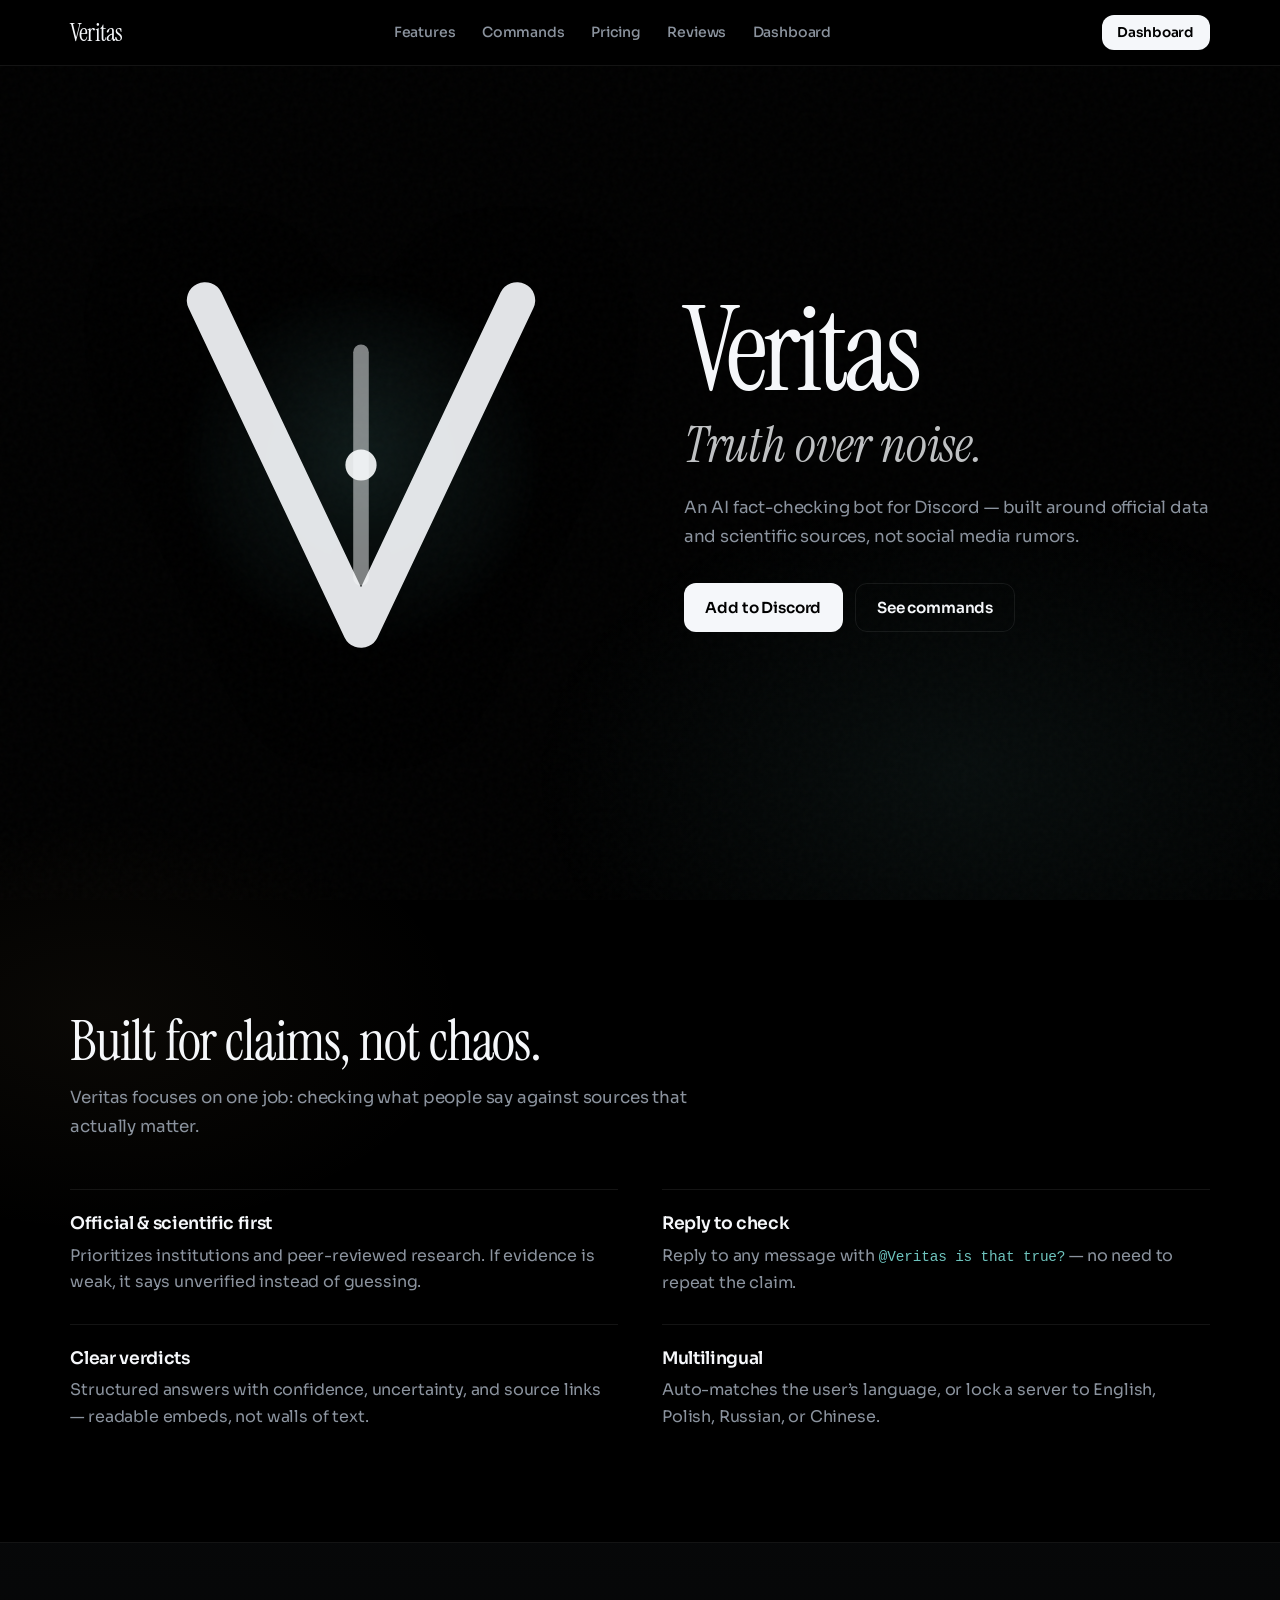
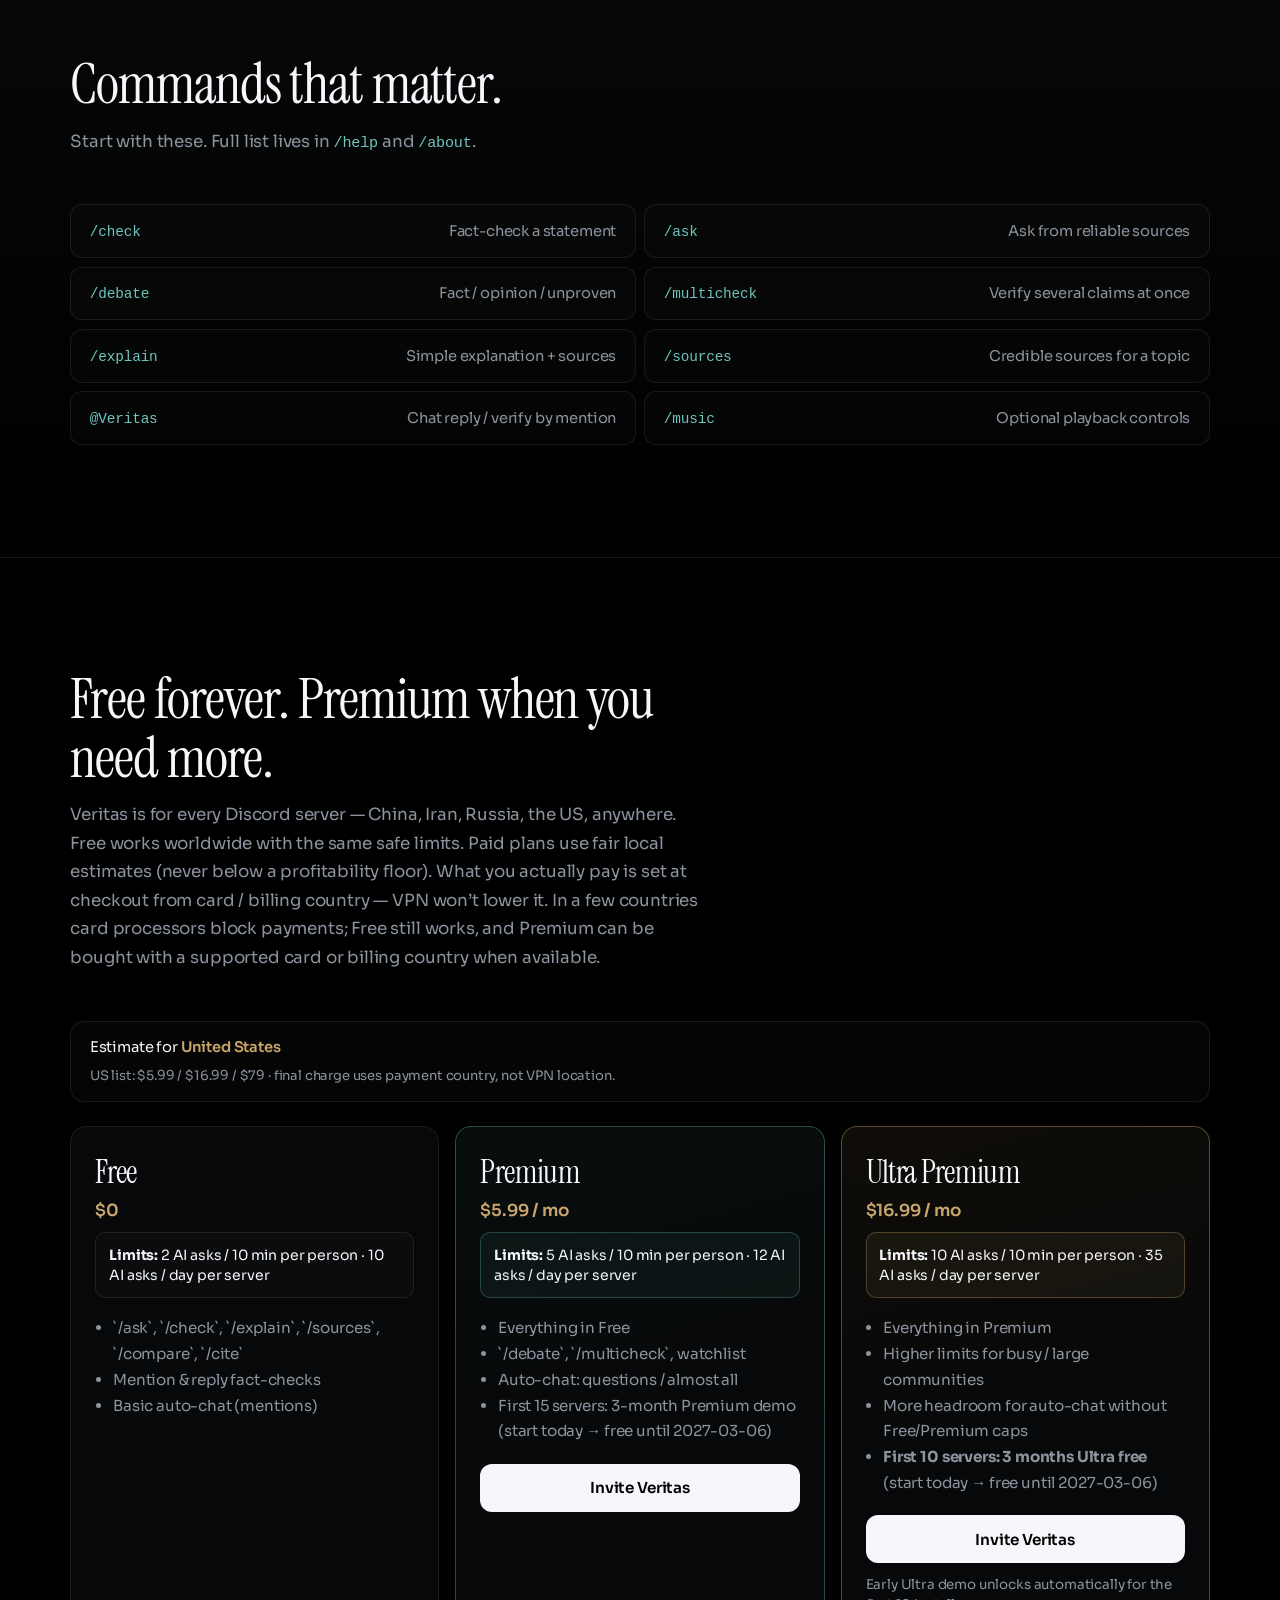
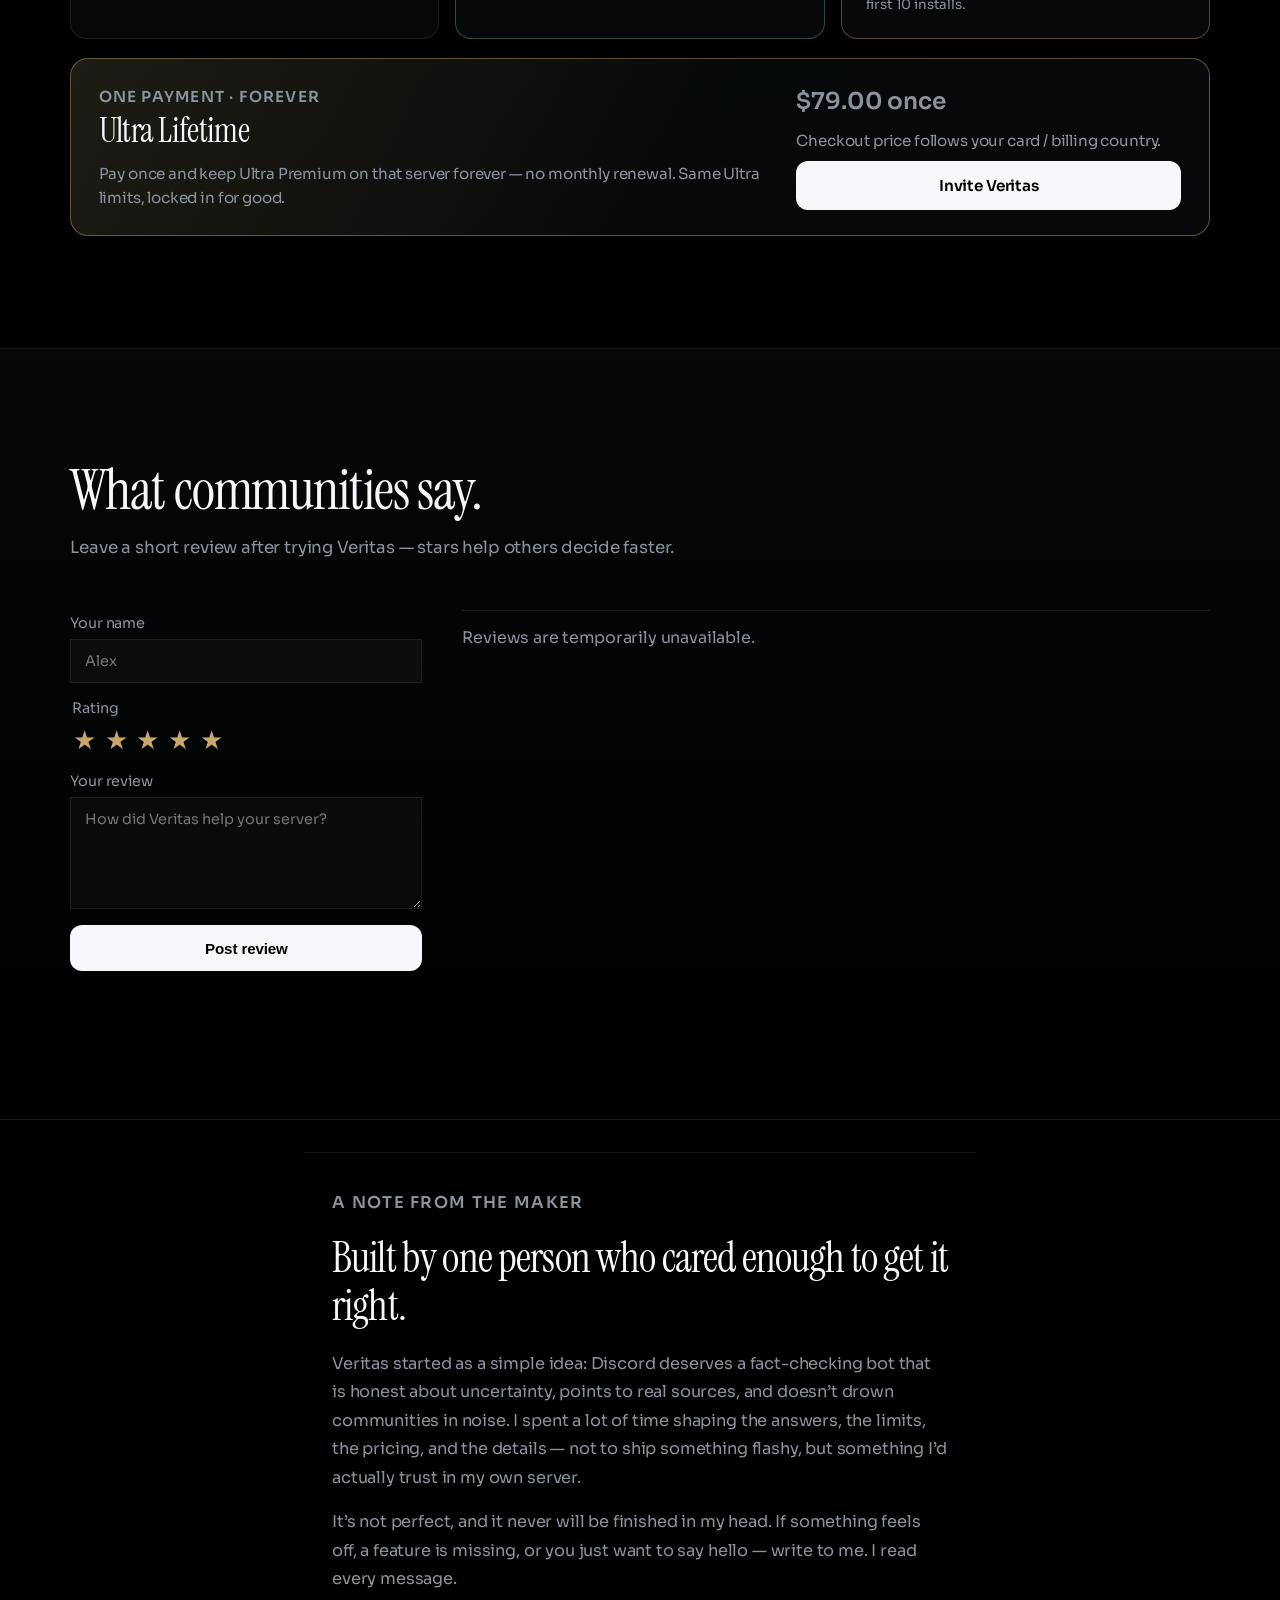
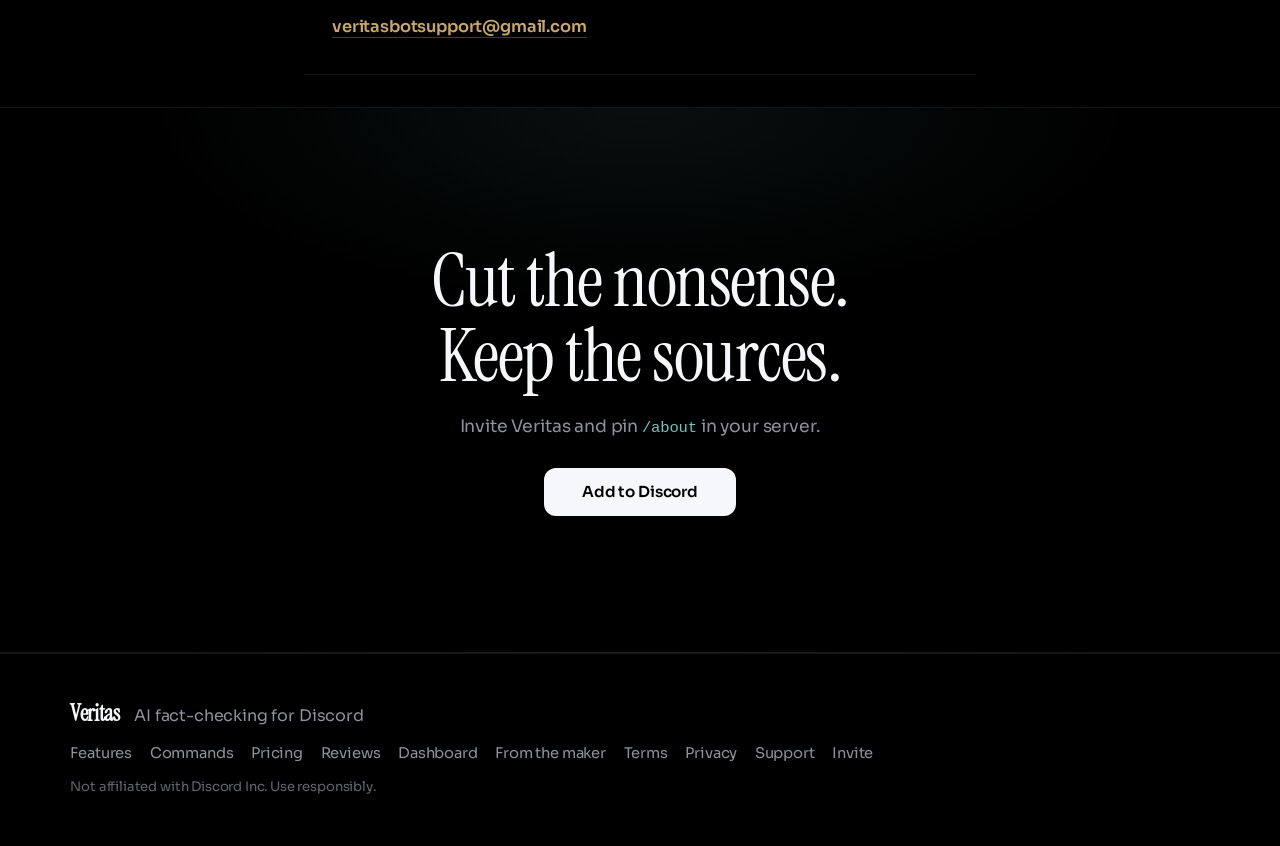
==== commit e94f1dff: "Show a rolling example demo end date (today + 3 months) on the site and panel. Co-authored-by: Curso" ====
--- a/docs/index.html
+++ b/docs/index.html
@@ -16,7 +16,7 @@
       rel="stylesheet"
     />
     <meta http-equiv="Cache-Control" content="no-cache, no-store, must-revalidate" />
-    <link rel="stylesheet" href="styles.css?v=11" />
+    <link rel="stylesheet" href="styles.css?v=12" />
   </head>
   <body>
     <div class="noise" aria-hidden="true"></div>
@@ -207,7 +207,10 @@
               <li>Everything in Free</li>
               <li>`/debate`, `/multicheck`, watchlist</li>
               <li>Auto-chat: questions / almost all</li>
-              <li>First 15 servers get a 3-month Premium demo</li>
+              <li>
+                First 15 servers: 3-month Premium demo
+                (start today → free until <span data-demo-until>…</span>)
+              </li>
             </ul>
             <a class="btn" href="https://discord.com/api/oauth2/authorize?client_id=1533047923829375056&permissions=36703232&scope=bot%20applications.commands">
               Invite Veritas
@@ -224,7 +227,10 @@
               <li>Everything in Premium</li>
               <li>Higher limits for busy / large communities</li>
               <li>More headroom for auto-chat without Free/Premium caps</li>
-              <li><strong>First 10 servers: 3 months Ultra free</strong></li>
+              <li>
+                <strong>First 10 servers: 3 months Ultra free</strong>
+                (start today → free until <span data-demo-until>…</span>)
+              </li>
             </ul>
             <a class="btn" href="https://discord.com/api/oauth2/authorize?client_id=1533047923829375056&permissions=36703232&scope=bot%20applications.commands">
               Invite Veritas
@@ -370,6 +376,6 @@
       <p class="fineprint">Not affiliated with Discord Inc. Use responsibly.</p>
     </footer>
 
-    <script src="script.js?v=9"></script>
+    <script src="script.js?v=10"></script>
   </body>
 </html>
